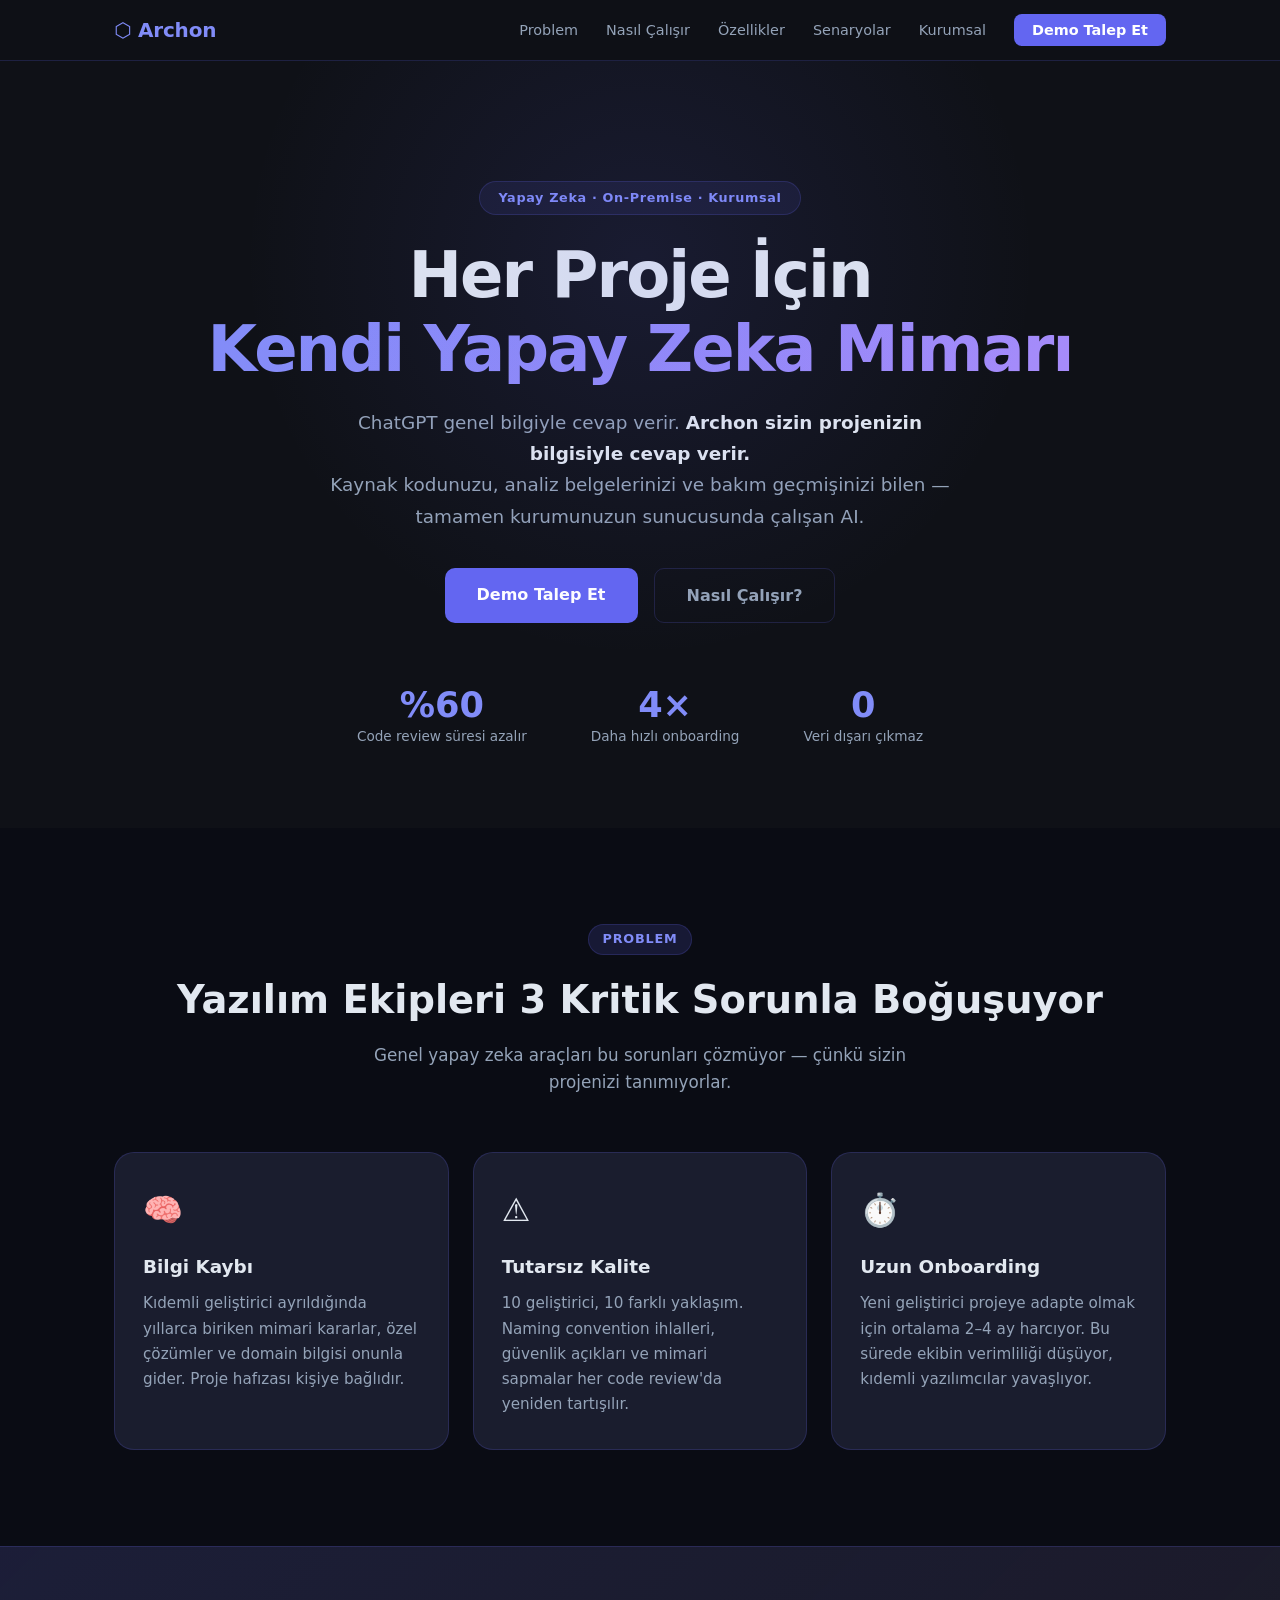
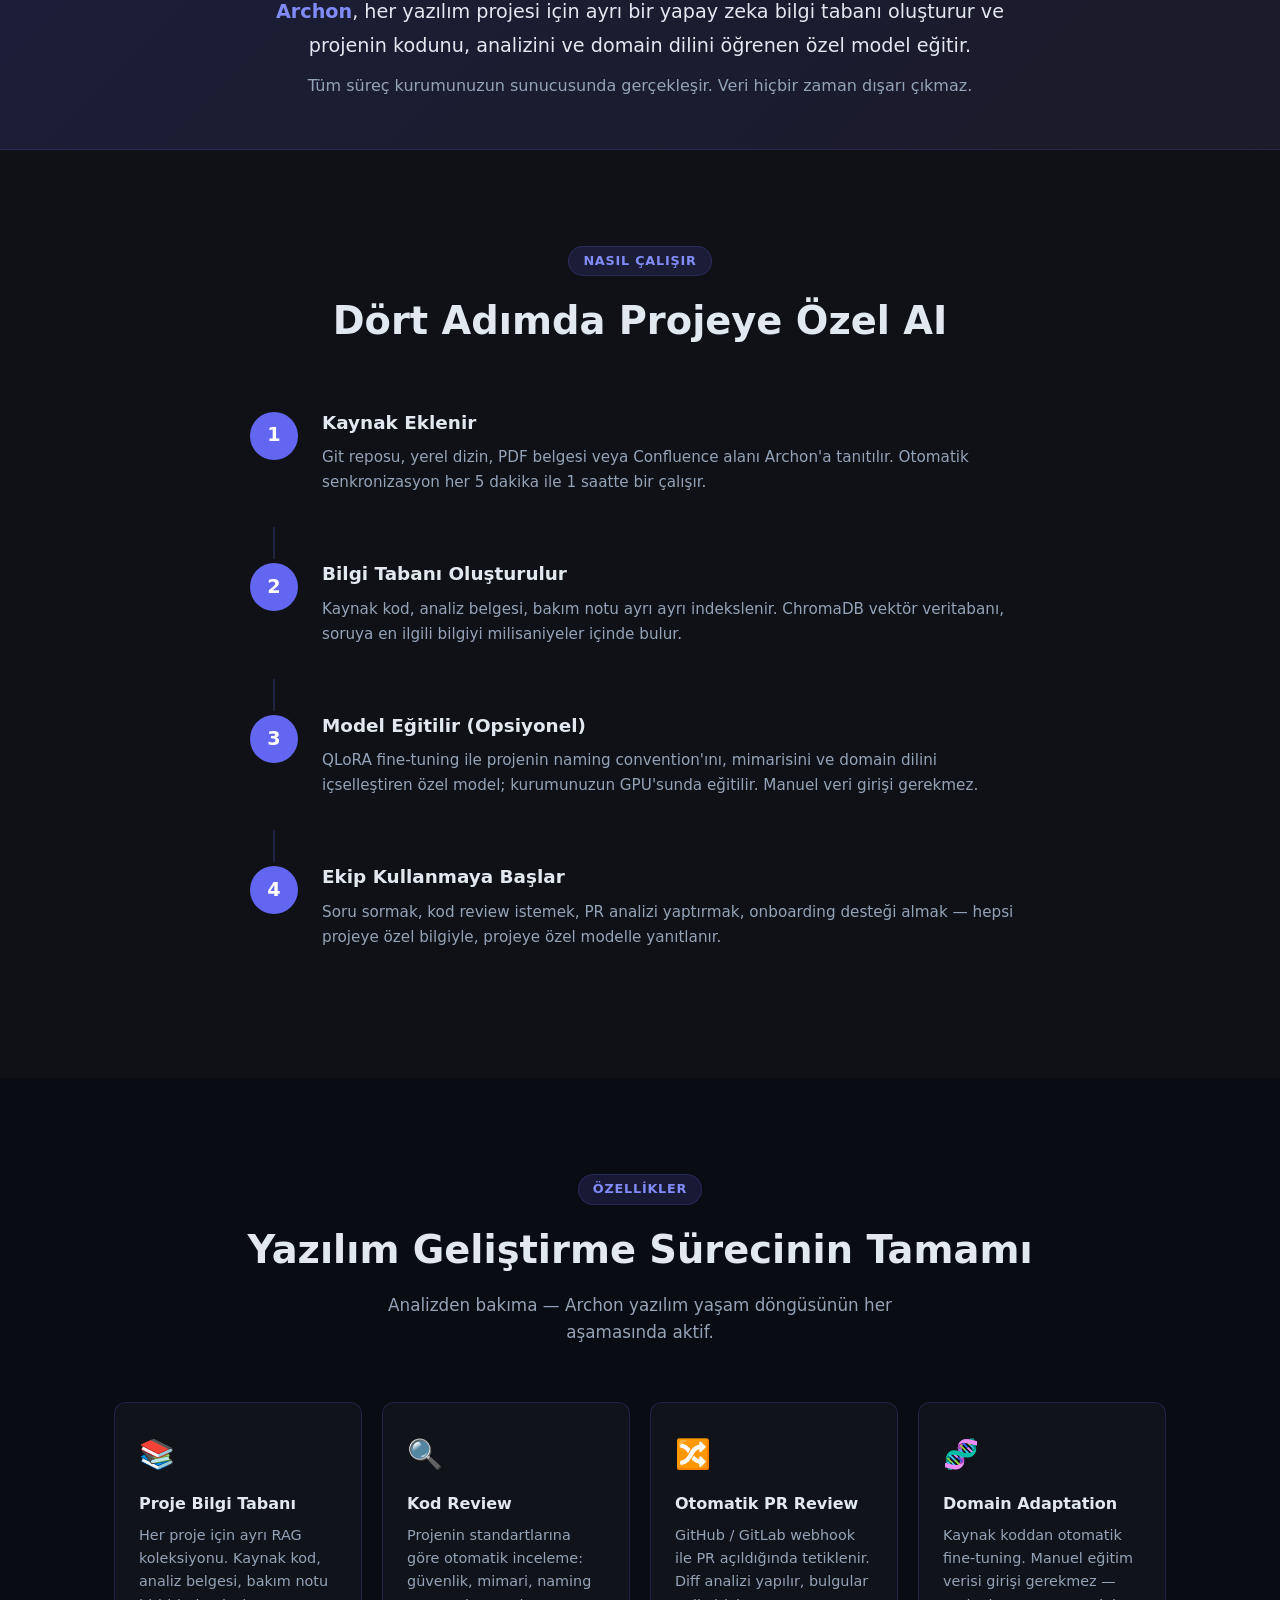
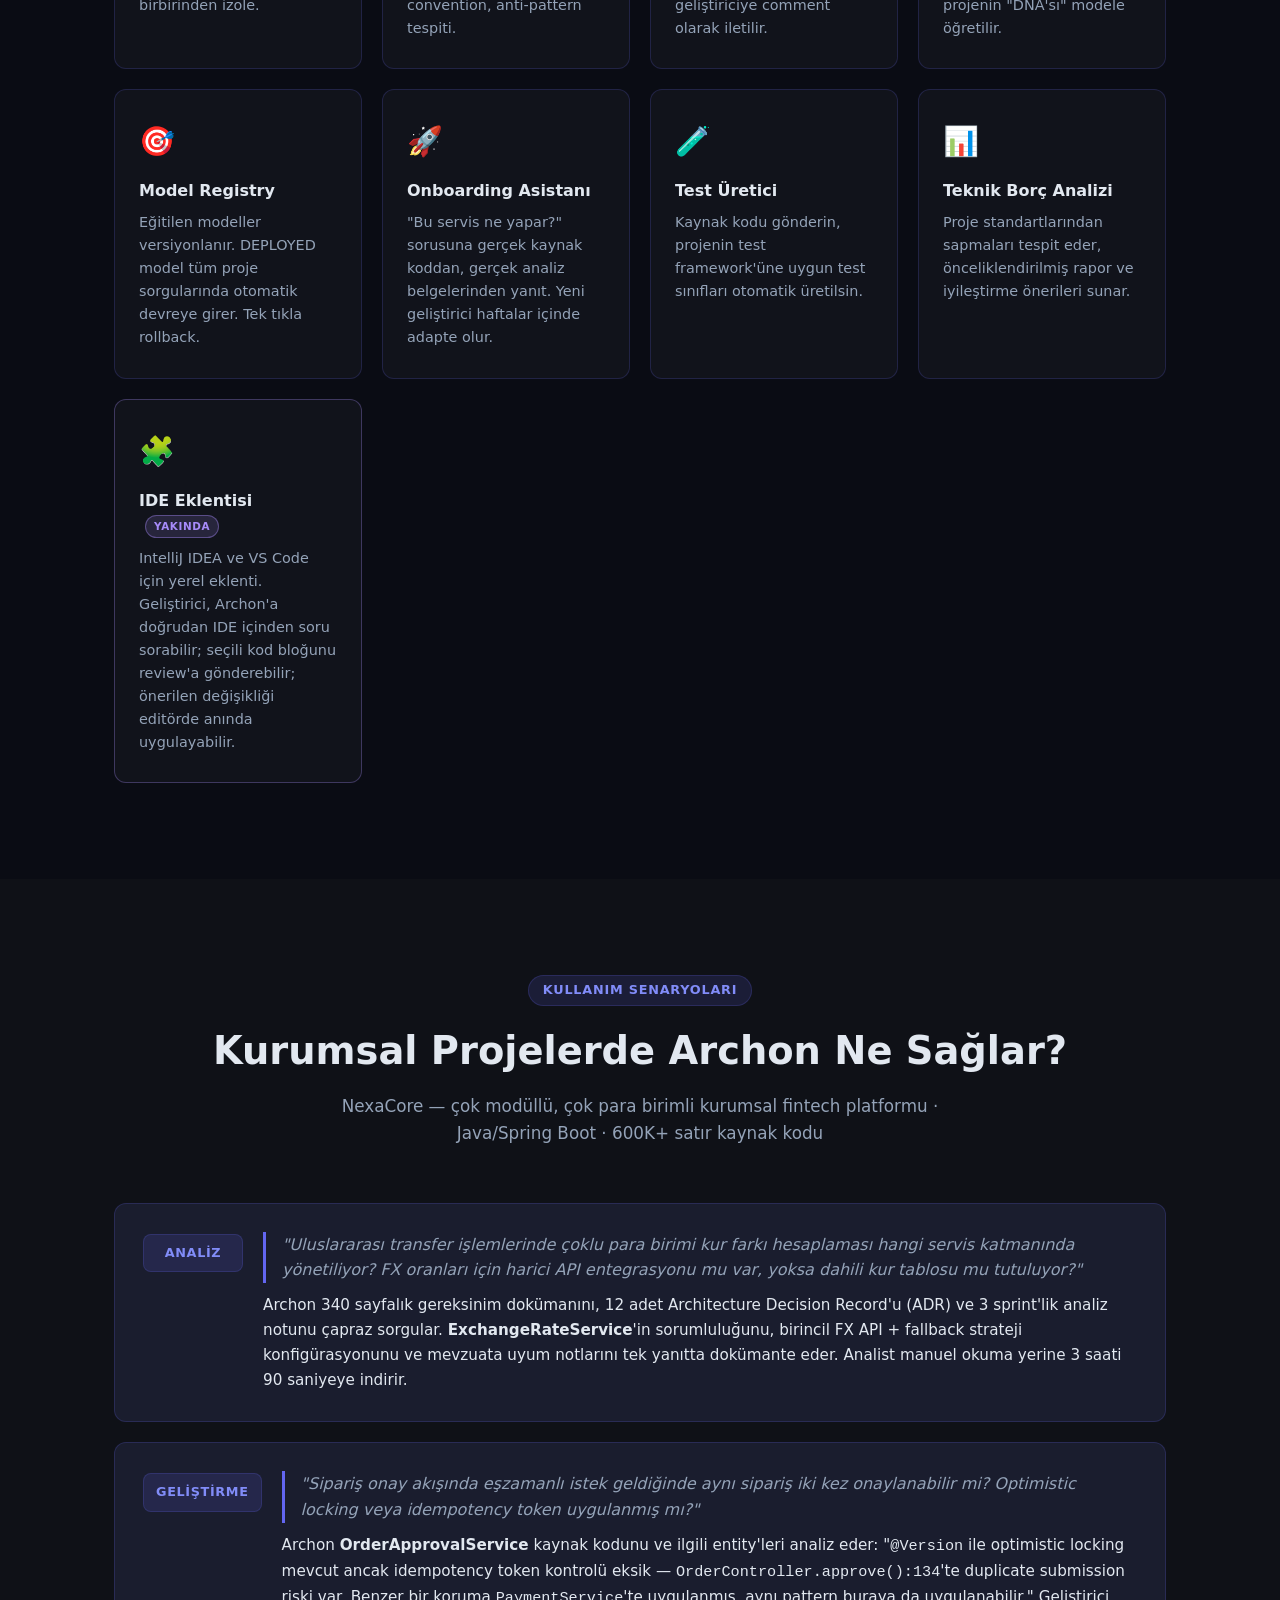
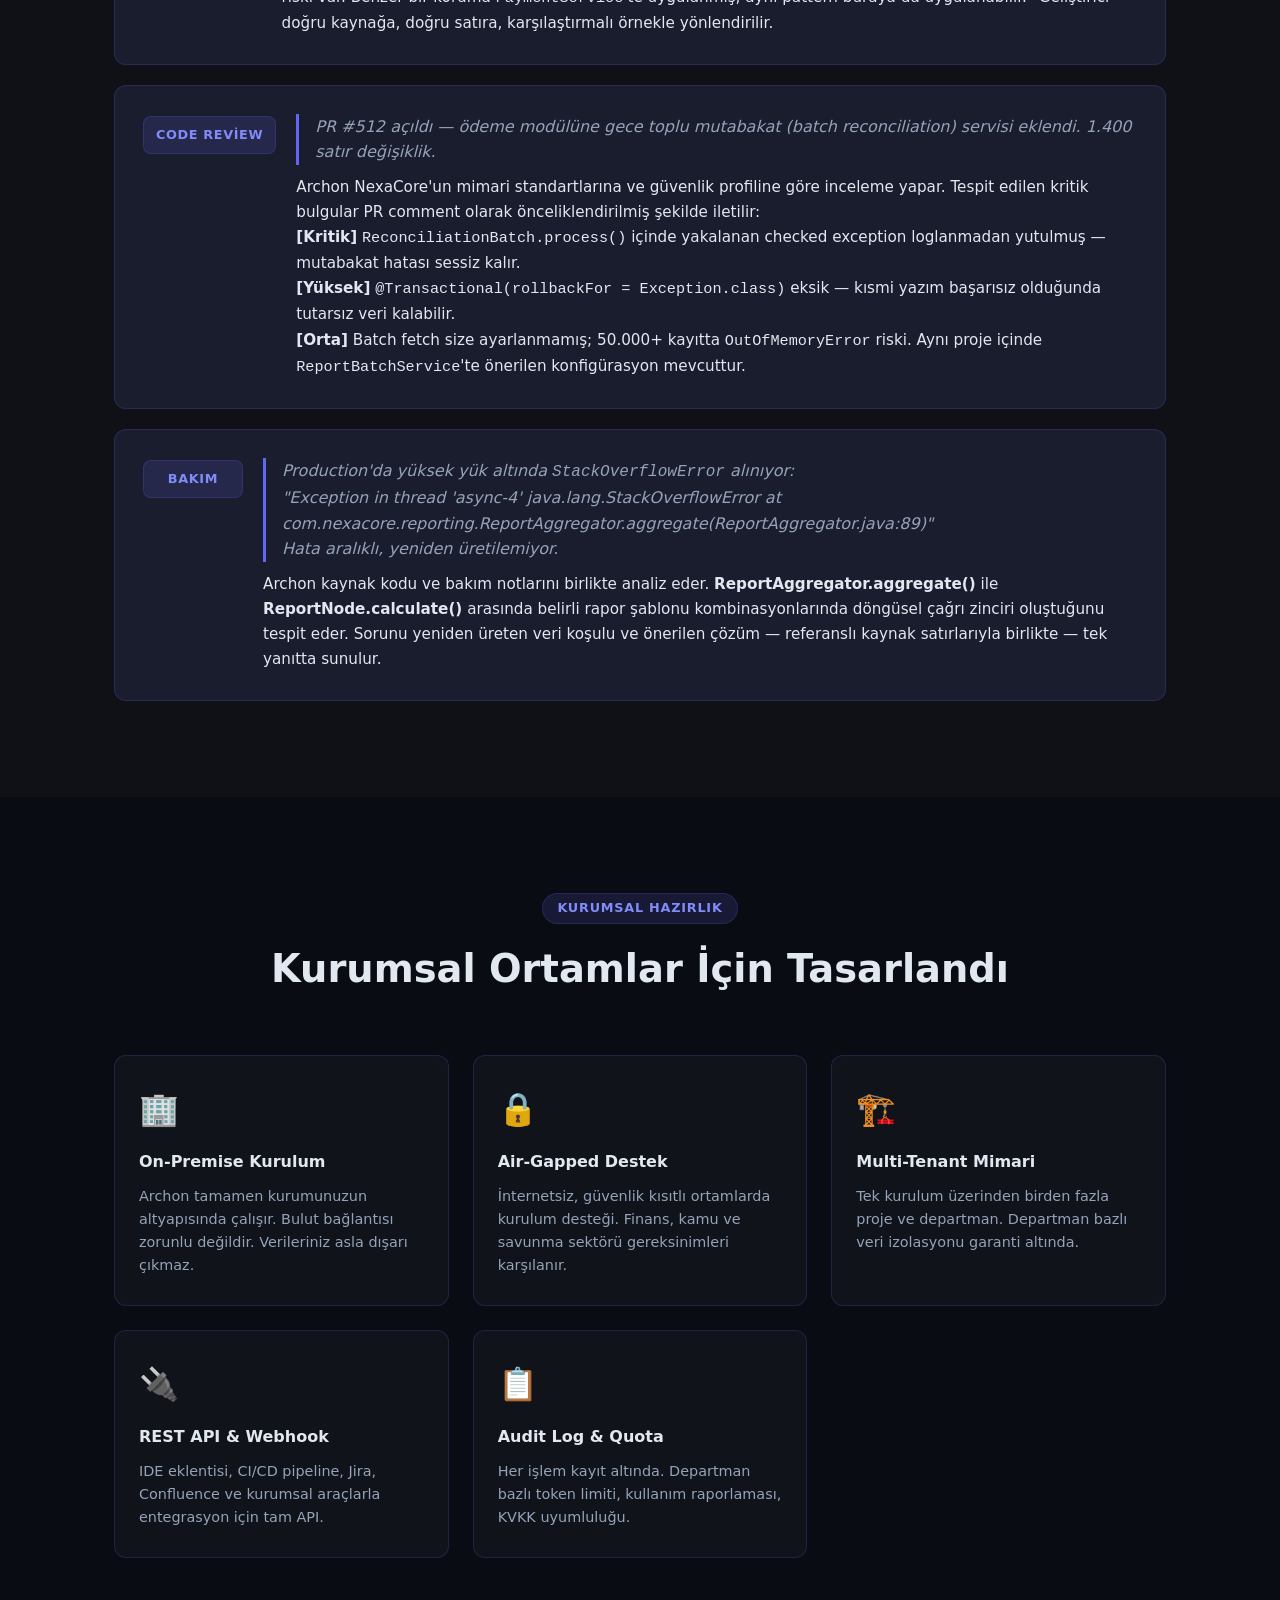
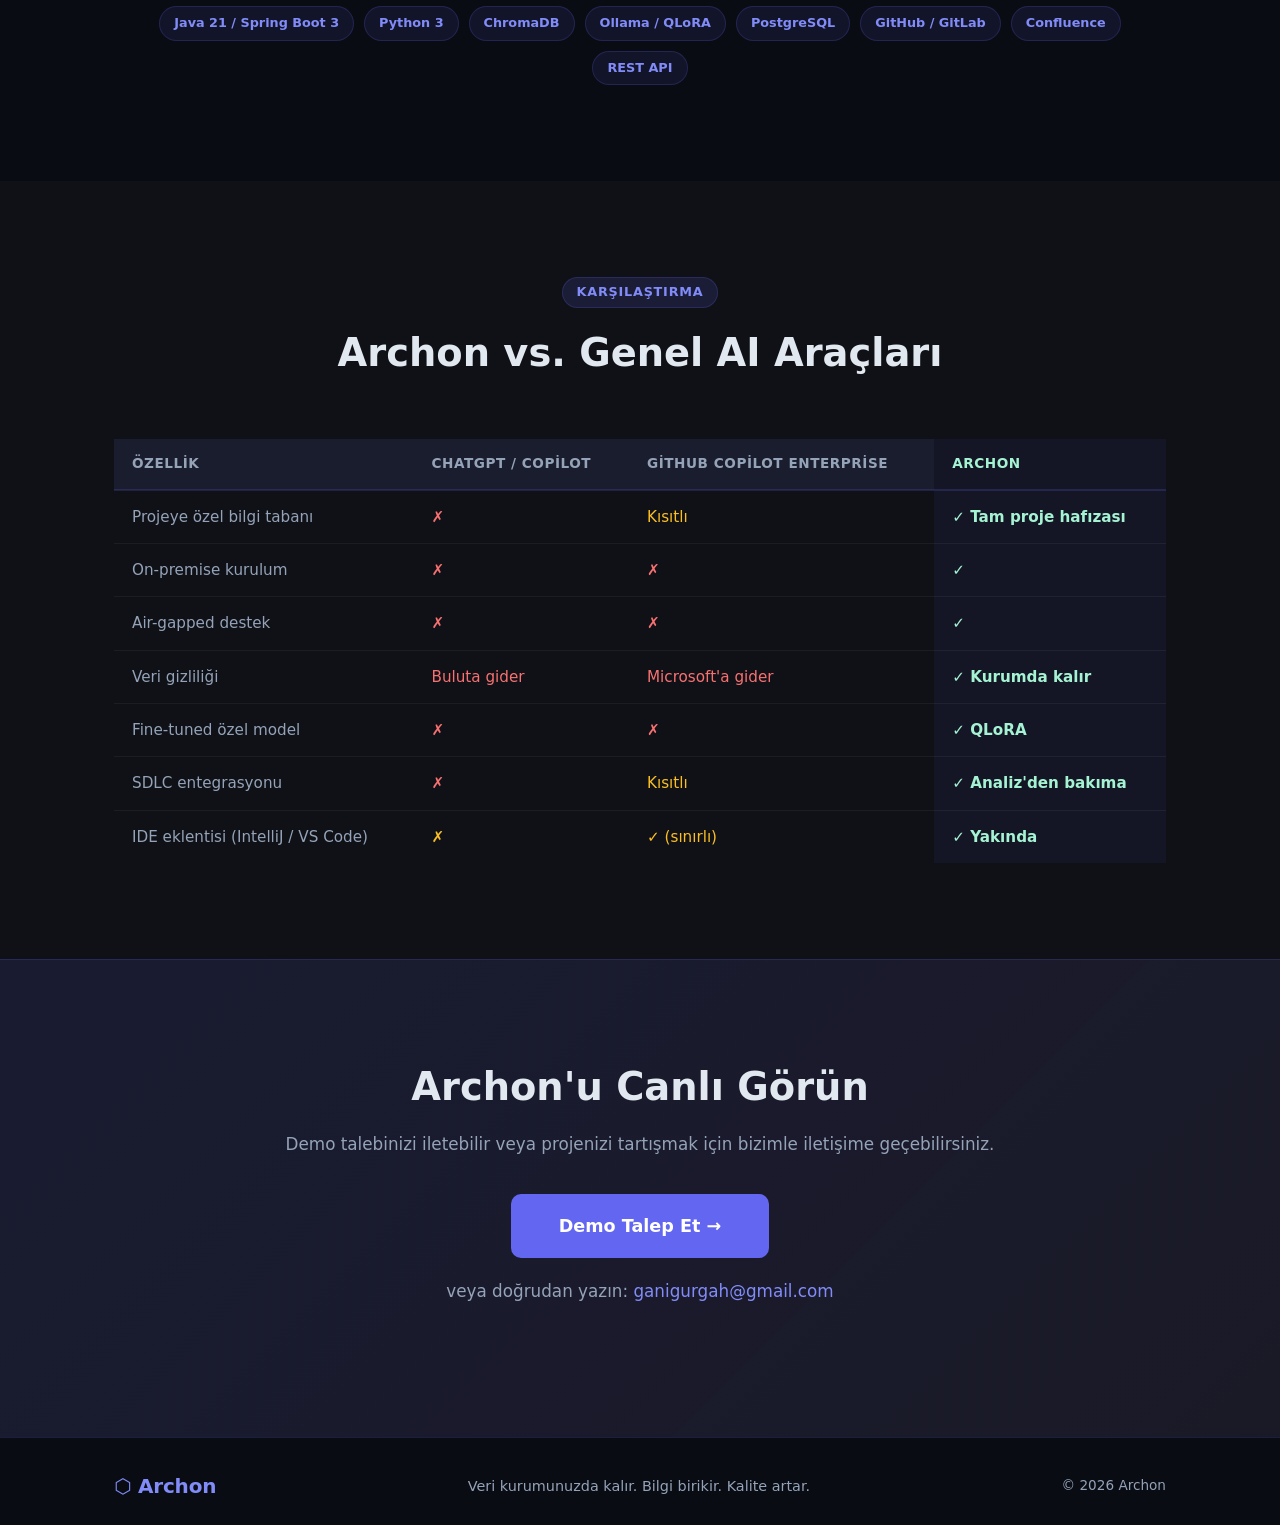
==== index.html @ 457c397c "initialize" ====
<!DOCTYPE html>
<html lang="tr">
<head>
  <meta charset="UTF-8" />
  <meta name="viewport" content="width=device-width, initial-scale=1.0" />
  <title>Archon — Her Proje İçin Kendi Yapay Zeka Mimarı</title>
  <link rel="stylesheet" href="style.css" />
</head>
<body>

<!-- ─── NAVBAR ─── -->
<nav class="navbar">
  <div class="container nav-inner">
    <span class="brand">⬡ Archon</span>
    <ul class="nav-links">
      <li><a href="#problem">Problem</a></li>
      <li><a href="#nasil-calisir">Nasıl Çalışır</a></li>
      <li><a href="#ozellikler">Özellikler</a></li>
      <li><a href="#senaryolar">Senaryolar</a></li>
      <li><a href="#kurumsal">Kurumsal</a></li>
      <li><a href="#iletisim" class="btn-nav">Demo Talep Et</a></li>
    </ul>
  </div>
</nav>

<!-- ─── HERO ─── -->
<section class="hero">
  <div class="container hero-inner">
    <div class="badge">Yapay Zeka · On-Premise · Kurumsal</div>
    <h1>Her Proje İçin<br /><span class="gradient-text">Kendi Yapay Zeka Mimarı</span></h1>
    <p class="hero-sub">
      ChatGPT genel bilgiyle cevap verir. <strong>Archon sizin projenizin bilgisiyle cevap verir.</strong><br />
      Kaynak kodunuzu, analiz belgelerinizi ve bakım geçmişinizi bilen — tamamen kurumunuzun sunucusunda çalışan AI.
    </p>
    <div class="hero-cta">
      <a href="#iletisim" class="btn-primary">Demo Talep Et</a>
      <a href="#nasil-calisir" class="btn-ghost">Nasıl Çalışır?</a>
    </div>
    <div class="hero-stats">
      <div class="stat">
        <span class="stat-num">%60</span>
        <span class="stat-label">Code review süresi azalır</span>
      </div>
      <div class="stat">
        <span class="stat-num">4× </span>
        <span class="stat-label">Daha hızlı onboarding</span>
      </div>
      <div class="stat">
        <span class="stat-num">0</span>
        <span class="stat-label">Veri dışarı çıkmaz</span>
      </div>
    </div>
  </div>
</section>

<!-- ─── PROBLEM ─── -->
<section id="problem" class="section section-dark">
  <div class="container">
    <div class="section-header">
      <span class="section-tag">Problem</span>
      <h2>Yazılım Ekipleri 3 Kritik Sorunla Boğuşuyor</h2>
      <p class="section-sub">Genel yapay zeka araçları bu sorunları çözmüyor — çünkü sizin projenizi tanımıyorlar.</p>
    </div>
    <div class="cards-3">
      <div class="card card-problem">
        <div class="card-icon">🧠</div>
        <h3>Bilgi Kaybı</h3>
        <p>Kıdemli geliştirici ayrıldığında yıllarca biriken mimari kararlar, özel çözümler ve domain bilgisi onunla gider. Proje hafızası kişiye bağlıdır.</p>
      </div>
      <div class="card card-problem">
        <div class="card-icon">⚠️</div>
        <h3>Tutarsız Kalite</h3>
        <p>10 geliştirici, 10 farklı yaklaşım. Naming convention ihlalleri, güvenlik açıkları ve mimari sapmalar her code review'da yeniden tartışılır.</p>
      </div>
      <div class="card card-problem">
        <div class="card-icon">⏱️</div>
        <h3>Uzun Onboarding</h3>
        <p>Yeni geliştirici projeye adapte olmak için ortalama 2–4 ay harcıyor. Bu sürede ekibin verimliliği düşüyor, kıdemli yazılımcılar yavaşlıyor.</p>
      </div>
    </div>
  </div>
</section>

<!-- ─── ÇÖZÜM BANNER ─── -->
<section class="solution-banner">
  <div class="container">
    <p class="solution-text">
      <strong>Archon</strong>, her yazılım projesi için ayrı bir yapay zeka bilgi tabanı oluşturur ve projenin kodunu, analizini ve domain dilini öğrenen özel model eğitir.<br />
      <span class="solution-sub">Tüm süreç kurumunuzun sunucusunda gerçekleşir. Veri hiçbir zaman dışarı çıkmaz.</span>
    </p>
  </div>
</section>

<!-- ─── NASIL ÇALIŞIR ─── -->
<section id="nasil-calisir" class="section">
  <div class="container">
    <div class="section-header">
      <span class="section-tag">Nasıl Çalışır</span>
      <h2>Dört Adımda Projeye Özel AI</h2>
    </div>
    <div class="steps">
      <div class="step">
        <div class="step-num">1</div>
        <div class="step-body">
          <h3>Kaynak Eklenir</h3>
          <p>Git reposu, yerel dizin, PDF belgesi veya Confluence alanı Archon'a tanıtılır. Otomatik senkronizasyon her 5 dakika ile 1 saatte bir çalışır.</p>
        </div>
      </div>
      <div class="step-line"></div>
      <div class="step">
        <div class="step-num">2</div>
        <div class="step-body">
          <h3>Bilgi Tabanı Oluşturulur</h3>
          <p>Kaynak kod, analiz belgesi, bakım notu ayrı ayrı indekslenir. ChromaDB vektör veritabanı, soruya en ilgili bilgiyi milisaniyeler içinde bulur.</p>
        </div>
      </div>
      <div class="step-line"></div>
      <div class="step">
        <div class="step-num">3</div>
        <div class="step-body">
          <h3>Model Eğitilir (Opsiyonel)</h3>
          <p>QLoRA fine-tuning ile projenin naming convention'ını, mimarisini ve domain dilini içselleştiren özel model; kurumunuzun GPU'sunda eğitilir. Manuel veri girişi gerekmez.</p>
        </div>
      </div>
      <div class="step-line"></div>
      <div class="step">
        <div class="step-num">4</div>
        <div class="step-body">
          <h3>Ekip Kullanmaya Başlar</h3>
          <p>Soru sormak, kod review istemek, PR analizi yaptırmak, onboarding desteği almak — hepsi projeye özel bilgiyle, projeye özel modelle yanıtlanır.</p>
        </div>
      </div>
    </div>
  </div>
</section>

<!-- ─── ÖZELLİKLER ─── -->
<section id="ozellikler" class="section section-dark">
  <div class="container">
    <div class="section-header">
      <span class="section-tag">Özellikler</span>
      <h2>Yazılım Geliştirme Sürecinin Tamamı</h2>
      <p class="section-sub">Analizden bakıma — Archon yazılım yaşam döngüsünün her aşamasında aktif.</p>
    </div>
    <div class="features-grid">
      <div class="feature-card">
        <div class="feature-icon">📚</div>
        <h3>Proje Bilgi Tabanı</h3>
        <p>Her proje için ayrı RAG koleksiyonu. Kaynak kod, analiz belgesi, bakım notu birbirinden izole.</p>
      </div>
      <div class="feature-card">
        <div class="feature-icon">🔍</div>
        <h3>Kod Review</h3>
        <p>Projenin standartlarına göre otomatik inceleme: güvenlik, mimari, naming convention, anti-pattern tespiti.</p>
      </div>
      <div class="feature-card">
        <div class="feature-icon">🔀</div>
        <h3>Otomatik PR Review</h3>
        <p>GitHub / GitLab webhook ile PR açıldığında tetiklenir. Diff analizi yapılır, bulgular geliştiriciye comment olarak iletilir.</p>
      </div>
      <div class="feature-card">
        <div class="feature-icon">🧬</div>
        <h3>Domain Adaptation</h3>
        <p>Kaynak koddan otomatik fine-tuning. Manuel eğitim verisi girişi gerekmez — projenin "DNA'sı" modele öğretilir.</p>
      </div>
      <div class="feature-card">
        <div class="feature-icon">🎯</div>
        <h3>Model Registry</h3>
        <p>Eğitilen modeller versiyonlanır. DEPLOYED model tüm proje sorgularında otomatik devreye girer. Tek tıkla rollback.</p>
      </div>
      <div class="feature-card">
        <div class="feature-icon">🚀</div>
        <h3>Onboarding Asistanı</h3>
        <p>"Bu servis ne yapar?" sorusuna gerçek kaynak koddan, gerçek analiz belgelerinden yanıt. Yeni geliştirici haftalar içinde adapte olur.</p>
      </div>
      <div class="feature-card">
        <div class="feature-icon">🧪</div>
        <h3>Test Üretici</h3>
        <p>Kaynak kodu gönderin, projenin test framework'üne uygun test sınıfları otomatik üretilsin.</p>
      </div>
      <div class="feature-card">
        <div class="feature-icon">📊</div>
        <h3>Teknik Borç Analizi</h3>
        <p>Proje standartlarından sapmaları tespit eder, önceliklendirilmiş rapor ve iyileştirme önerileri sunar.</p>
      </div>
      <div class="feature-card feature-card-soon">
        <div class="feature-icon">🧩</div>
        <h3>IDE Eklentisi <span class="soon-badge">Yakında</span></h3>
        <p>IntelliJ IDEA ve VS Code için yerel eklenti. Geliştirici, Archon'a doğrudan IDE içinden soru sorabilir; seçili kod bloğunu review'a gönderebilir; önerilen değişikliği editörde anında uygulayabilir.</p>
      </div>
    </div>
  </div>
</section>

<!-- ─── KULLANIM SENARYOLARI ─── -->
<section id="senaryolar" class="section">
  <div class="container">
    <div class="section-header">
      <span class="section-tag">Kullanım Senaryoları</span>
      <h2>Kurumsal Projelerde Archon Ne Sağlar?</h2>
      <p class="section-sub">NexaCore — çok modüllü, çok para birimli kurumsal fintech platformu · Java/Spring Boot · 600K+ satır kaynak kodu</p>
    </div>
    <div class="scenarios">
      <div class="scenario">
        <div class="scenario-phase">Analiz</div>
        <div class="scenario-body">
          <div class="scenario-q">"Uluslararası transfer işlemlerinde çoklu para birimi kur farkı hesaplaması hangi servis katmanında yönetiliyor? FX oranları için harici API entegrasyonu mu var, yoksa dahili kur tablosu mu tutuluyor?"</div>
          <div class="scenario-a">
            Archon 340 sayfalık gereksinim dokümanını, 12 adet Architecture Decision Record'u (ADR) ve 3 sprint'lik analiz notunu çapraz sorgular. <strong>ExchangeRateService</strong>'in sorumluluğunu, birincil FX API + fallback strateji konfigürasyonunu ve mevzuata uyum notlarını tek yanıtta dokümante eder. Analist manuel okuma yerine 3 saati 90 saniyeye indirir.
          </div>
        </div>
      </div>
      <div class="scenario">
        <div class="scenario-phase">Geliştirme</div>
        <div class="scenario-body">
          <div class="scenario-q">"Sipariş onay akışında eşzamanlı istek geldiğinde aynı sipariş iki kez onaylanabilir mi? Optimistic locking veya idempotency token uygulanmış mı?"</div>
          <div class="scenario-a">
            Archon <strong>OrderApprovalService</strong> kaynak kodunu ve ilgili entity'leri analiz eder: "<code>@Version</code> ile optimistic locking mevcut ancak idempotency token kontrolü eksik — <code>OrderController.approve():134</code>'te duplicate submission riski var. Benzer bir koruma <code>PaymentService</code>'te uygulanmış, aynı pattern buraya da uygulanabilir." Geliştirici doğru kaynağa, doğru satıra, karşılaştırmalı örnekle yönlendirilir.
          </div>
        </div>
      </div>
      <div class="scenario">
        <div class="scenario-phase">Code Review</div>
        <div class="scenario-body">
          <div class="scenario-q">PR #512 açıldı — ödeme modülüne gece toplu mutabakat (batch reconciliation) servisi eklendi. 1.400 satır değişiklik.</div>
          <div class="scenario-a">
            Archon NexaCore'un mimari standartlarına ve güvenlik profiline göre inceleme yapar. Tespit edilen kritik bulgular PR comment olarak önceliklendirilmiş şekilde iletilir:<br />
            <strong>[Kritik]</strong> <code>ReconciliationBatch.process()</code> içinde yakalanan checked exception loglanmadan yutulmuş — mutabakat hatası sessiz kalır.<br />
            <strong>[Yüksek]</strong> <code>@Transactional(rollbackFor = Exception.class)</code> eksik — kısmi yazım başarısız olduğunda tutarsız veri kalabilir.<br />
            <strong>[Orta]</strong> Batch fetch size ayarlanmamış; 50.000+ kayıtta <code>OutOfMemoryError</code> riski. Aynı proje içinde <code>ReportBatchService</code>'te önerilen konfigürasyon mevcuttur.
          </div>
        </div>
      </div>
      <div class="scenario">
        <div class="scenario-phase">Bakım</div>
        <div class="scenario-body">
          <div class="scenario-q">Production'da yüksek yük altında <code>StackOverflowError</code> alınıyor:<br /><em>"Exception in thread 'async-4' java.lang.StackOverflowError at com.nexacore.reporting.ReportAggregator.aggregate(ReportAggregator.java:89)"</em><br />Hata aralıklı, yeniden üretilemiyor.</div>
          <div class="scenario-a">
            Archon kaynak kodu ve bakım notlarını birlikte analiz eder. <strong>ReportAggregator.aggregate()</strong> ile <strong>ReportNode.calculate()</strong> arasında belirli rapor şablonu kombinasyonlarında döngüsel çağrı zinciri oluştuğunu tespit eder. Sorunu yeniden üreten veri koşulu ve önerilen çözüm — referanslı kaynak satırlarıyla birlikte — tek yanıtta sunulur.
          </div>
        </div>
      </div>
    </div>
  </div>
</section>

<!-- ─── KURUMSAL HAZIRLIK ─── -->
<section id="kurumsal" class="section section-dark">
  <div class="container">
    <div class="section-header">
      <span class="section-tag">Kurumsal Hazırlık</span>
      <h2>Kurumsal Ortamlar İçin Tasarlandı</h2>
    </div>
    <div class="trust-grid">
      <div class="trust-item">
        <div class="trust-icon">🏢</div>
        <h3>On-Premise Kurulum</h3>
        <p>Archon tamamen kurumunuzun altyapısında çalışır. Bulut bağlantısı zorunlu değildir. Verileriniz asla dışarı çıkmaz.</p>
      </div>
      <div class="trust-item">
        <div class="trust-icon">🔒</div>
        <h3>Air-Gapped Destek</h3>
        <p>İnternetsiz, güvenlik kısıtlı ortamlarda kurulum desteği. Finans, kamu ve savunma sektörü gereksinimleri karşılanır.</p>
      </div>
      <div class="trust-item">
        <div class="trust-icon">🏗️</div>
        <h3>Multi-Tenant Mimari</h3>
        <p>Tek kurulum üzerinden birden fazla proje ve departman. Departman bazlı veri izolasyonu garanti altında.</p>
      </div>
      <div class="trust-item">
        <div class="trust-icon">🔌</div>
        <h3>REST API & Webhook</h3>
        <p>IDE eklentisi, CI/CD pipeline, Jira, Confluence ve kurumsal araçlarla entegrasyon için tam API.</p>
      </div>
      <div class="trust-item">
        <div class="trust-icon">📋</div>
        <h3>Audit Log & Quota</h3>
        <p>Her işlem kayıt altında. Departman bazlı token limiti, kullanım raporlaması, KVKK uyumluluğu.</p>
      </div>
    </div>
    <div class="tech-stack">
      <span class="tech-tag">Java 21 / Spring Boot 3</span>
      <span class="tech-tag">Python 3</span>
      <span class="tech-tag">ChromaDB</span>
      <span class="tech-tag">Ollama / QLoRA</span>
      <span class="tech-tag">PostgreSQL</span>
      <span class="tech-tag">GitHub / GitLab</span>
      <span class="tech-tag">Confluence</span>
      <span class="tech-tag">REST API</span>
    </div>
  </div>
</section>

<!-- ─── KARŞILAŞTIRMA ─── -->
<section class="section compare-section">
  <div class="container">
    <div class="section-header">
      <span class="section-tag">Karşılaştırma</span>
      <h2>Archon vs. Genel AI Araçları</h2>
    </div>
    <div class="compare-table-wrap">
      <table class="compare-table">
        <thead>
          <tr>
            <th>Özellik</th>
            <th>ChatGPT / Copilot</th>
            <th>GitHub Copilot Enterprise</th>
            <th class="archon-col">Archon</th>
          </tr>
        </thead>
        <tbody>
          <tr>
            <td>Projeye özel bilgi tabanı</td>
            <td class="no">✗</td>
            <td class="partial">Kısıtlı</td>
            <td class="yes archon-col">✓ Tam proje hafızası</td>
          </tr>
          <tr>
            <td>On-premise kurulum</td>
            <td class="no">✗</td>
            <td class="no">✗</td>
            <td class="yes archon-col">✓</td>
          </tr>
          <tr>
            <td>Air-gapped destek</td>
            <td class="no">✗</td>
            <td class="no">✗</td>
            <td class="yes archon-col">✓</td>
          </tr>
          <tr>
            <td>Veri gizliliği</td>
            <td class="no">Buluta gider</td>
            <td class="no">Microsoft'a gider</td>
            <td class="yes archon-col">✓ Kurumda kalır</td>
          </tr>
          <tr>
            <td>Fine-tuned özel model</td>
            <td class="no">✗</td>
            <td class="no">✗</td>
            <td class="yes archon-col">✓ QLoRA</td>
          </tr>
          <tr>
            <td>SDLC entegrasyonu</td>
            <td class="no">✗</td>
            <td class="partial">Kısıtlı</td>
            <td class="yes archon-col">✓ Analiz'den bakıma</td>
          </tr>
          <tr>
            <td>IDE eklentisi (IntelliJ / VS Code)</td>
            <td class="partial">✗</td>
            <td class="partial">✓ (sınırlı)</td>
            <td class="yes archon-col">✓ Yakında</td>
          </tr>
        </tbody>
      </table>
    </div>
  </div>
</section>

<!-- ─── İLETİŞİM / CTA ─── -->
<section id="iletisim" class="section cta-section">
  <div class="container cta-inner">
    <h2>Archon'u Canlı Görün</h2>
    <p>Demo talebinizi iletebilir veya projenizi tartışmak için bizimle iletişime geçebilirsiniz.</p>
    <a href="mailto:ganigurgah@gmail.com" class="btn-primary btn-large">Demo Talep Et →</a>
    <p class="cta-email">veya doğrudan yazın: <a href="mailto:ganigurgah@gmail.com">ganigurgah@gmail.com</a></p>
  </div>
</section>

<!-- ─── FOOTER ─── -->
<footer class="footer">
  <div class="container footer-inner">
    <span class="brand">⬡ Archon</span>
    <span class="footer-tagline">Veri kurumunuzda kalır. Bilgi birikir. Kalite artar.</span>
    <span class="footer-copy">© 2026 Archon</span>
  </div>
</footer>

</body>
</html>
---- style.css ----
/* ─── RESET & BASE ─── */
*, *::before, *::after { box-sizing: border-box; margin: 0; padding: 0; }

:root {
  --bg:         #0f1117;
  --bg-card:    #1a1d2e;
  --bg-dark:    #0a0c14;
  --indigo:     #6366f1;
  --indigo-lt:  #818cf8;
  --violet:     #a78bfa;
  --text:       #e2e8f0;
  --text-muted: #94a3b8;
  --border:     rgba(99, 102, 241, 0.2);
  --radius:     12px;
  --radius-lg:  20px;
}

html { scroll-behavior: smooth; }

body {
  background: var(--bg);
  color: var(--text);
  font-family: 'Segoe UI', system-ui, -apple-system, sans-serif;
  font-size: 16px;
  line-height: 1.6;
}

a { color: var(--indigo-lt); text-decoration: none; }
a:hover { color: var(--violet); }

/* ─── LAYOUT ─── */
.container { max-width: 1100px; margin: 0 auto; padding: 0 24px; }

.section { padding: 96px 0; }
.section-dark { background: var(--bg-dark); }

.section-header { text-align: center; margin-bottom: 56px; }
.section-header h2 { font-size: clamp(1.75rem, 3vw, 2.5rem); font-weight: 700; margin-bottom: 12px; }
.section-sub { color: var(--text-muted); max-width: 600px; margin: 0 auto; font-size: 1.05rem; }

.section-tag {
  display: inline-block;
  background: rgba(99,102,241,0.15);
  color: var(--indigo-lt);
  border: 1px solid var(--border);
  border-radius: 999px;
  padding: 4px 14px;
  font-size: 0.8rem;
  font-weight: 600;
  letter-spacing: 0.06em;
  text-transform: uppercase;
  margin-bottom: 14px;
}

/* ─── NAVBAR ─── */
.navbar {
  position: sticky;
  top: 0;
  z-index: 100;
  background: rgba(15, 17, 23, 0.92);
  backdrop-filter: blur(12px);
  border-bottom: 1px solid var(--border);
}

.nav-inner {
  display: flex;
  align-items: center;
  justify-content: space-between;
  height: 60px;
}

.brand { font-size: 1.25rem; font-weight: 700; color: var(--indigo-lt); letter-spacing: -0.01em; }

.nav-links {
  display: flex;
  list-style: none;
  gap: 28px;
  align-items: center;
}

.nav-links a { font-size: 0.9rem; color: var(--text-muted); font-weight: 500; transition: color 0.2s; }
.nav-links a:hover { color: var(--text); }

.btn-nav {
  background: var(--indigo) !important;
  color: #fff !important;
  padding: 8px 18px;
  border-radius: 8px;
  font-weight: 600 !important;
  transition: background 0.2s !important;
}
.btn-nav:hover { background: #4f46e5 !important; }

/* ─── HERO ─── */
.hero {
  padding: 120px 0 80px;
  text-align: center;
  position: relative;
  overflow: hidden;
}

.hero::before {
  content: '';
  position: absolute;
  top: -200px;
  left: 50%;
  transform: translateX(-50%);
  width: 800px;
  height: 800px;
  background: radial-gradient(circle, rgba(99,102,241,0.12) 0%, transparent 70%);
  pointer-events: none;
}

.badge {
  display: inline-block;
  background: rgba(99,102,241,0.1);
  border: 1px solid var(--border);
  border-radius: 999px;
  padding: 6px 18px;
  font-size: 0.8rem;
  color: var(--indigo-lt);
  font-weight: 600;
  margin-bottom: 24px;
  letter-spacing: 0.05em;
}

.hero h1 {
  font-size: clamp(2.4rem, 5.5vw, 4rem);
  font-weight: 800;
  line-height: 1.15;
  margin-bottom: 20px;
  letter-spacing: -0.03em;
}

.gradient-text {
  background: linear-gradient(135deg, var(--indigo-lt), var(--violet));
  -webkit-background-clip: text;
  -webkit-text-fill-color: transparent;
  background-clip: text;
}

.hero-sub {
  font-size: 1.15rem;
  color: var(--text-muted);
  max-width: 640px;
  margin: 0 auto 36px;
  line-height: 1.7;
}

.hero-sub strong { color: var(--text); }

.hero-cta { display: flex; gap: 16px; justify-content: center; flex-wrap: wrap; margin-bottom: 64px; }

.btn-primary {
  background: var(--indigo);
  color: #fff;
  padding: 14px 32px;
  border-radius: 10px;
  font-weight: 700;
  font-size: 1rem;
  transition: background 0.2s, transform 0.15s;
  display: inline-block;
}
.btn-primary:hover { background: #4f46e5; color: #fff; transform: translateY(-1px); }
.btn-large { padding: 18px 48px; font-size: 1.1rem; }

.btn-ghost {
  border: 1px solid var(--border);
  color: var(--text-muted);
  padding: 14px 32px;
  border-radius: 10px;
  font-weight: 600;
  font-size: 1rem;
  transition: border-color 0.2s, color 0.2s;
  display: inline-block;
}
.btn-ghost:hover { border-color: var(--indigo-lt); color: var(--text); }

.hero-stats {
  display: flex;
  justify-content: center;
  gap: 64px;
  flex-wrap: wrap;
}

.stat { text-align: center; }
.stat-num { display: block; font-size: 2.2rem; font-weight: 800; color: var(--indigo-lt); line-height: 1; }
.stat-label { font-size: 0.85rem; color: var(--text-muted); margin-top: 4px; }

/* ─── PROBLEM CARDS ─── */
.cards-3 { display: grid; grid-template-columns: repeat(auto-fit, minmax(280px, 1fr)); gap: 24px; }

.card {
  background: var(--bg-card);
  border: 1px solid var(--border);
  border-radius: var(--radius-lg);
  padding: 32px 28px;
  transition: border-color 0.2s, transform 0.2s;
}
.card:hover { border-color: rgba(99,102,241,0.5); transform: translateY(-4px); }

.card-icon { font-size: 2rem; margin-bottom: 16px; }
.card h3 { font-size: 1.15rem; font-weight: 700; margin-bottom: 10px; }
.card p { color: var(--text-muted); font-size: 0.95rem; line-height: 1.65; }

/* ─── SOLUTION BANNER ─── */
.solution-banner {
  background: linear-gradient(135deg, rgba(99,102,241,0.15), rgba(167,139,250,0.08));
  border-top: 1px solid var(--border);
  border-bottom: 1px solid var(--border);
  padding: 48px 0;
}

.solution-text {
  text-align: center;
  font-size: 1.2rem;
  line-height: 1.8;
  max-width: 780px;
  margin: 0 auto;
}

.solution-text strong { color: var(--indigo-lt); }
.solution-sub { display: block; color: var(--text-muted); font-size: 1rem; margin-top: 8px; }

/* ─── STEPS ─── */
.steps { display: flex; flex-direction: column; gap: 0; max-width: 780px; margin: 0 auto; }

.step {
  display: flex;
  gap: 24px;
  align-items: flex-start;
}

.step-num {
  width: 48px;
  height: 48px;
  min-width: 48px;
  border-radius: 50%;
  background: var(--indigo);
  color: #fff;
  font-size: 1.2rem;
  font-weight: 800;
  display: flex;
  align-items: center;
  justify-content: center;
  margin-top: 4px;
}

.step-body { flex: 1; padding-bottom: 32px; }
.step-body h3 { font-size: 1.15rem; font-weight: 700; margin-bottom: 8px; color: var(--text); }
.step-body p { color: var(--text-muted); font-size: 0.95rem; line-height: 1.65; }

.step-line {
  width: 2px;
  height: 32px;
  background: var(--border);
  margin-left: 23px;
}

/* ─── FEATURES ─── */
.features-grid {
  display: grid;
  grid-template-columns: repeat(auto-fit, minmax(240px, 1fr));
  gap: 20px;
}

.feature-card {
  background: rgba(255,255,255,0.03);
  border: 1px solid var(--border);
  border-radius: var(--radius);
  padding: 28px 24px;
  transition: border-color 0.2s;
}
.feature-card:hover { border-color: rgba(99,102,241,0.45); }

.feature-icon { font-size: 1.8rem; margin-bottom: 14px; }
.feature-card h3 { font-size: 1rem; font-weight: 700; margin-bottom: 8px; }
.feature-card p { color: var(--text-muted); font-size: 0.9rem; line-height: 1.6; }

.feature-card-soon { border-color: rgba(167,139,250,0.3); }
.feature-card-soon:hover { border-color: rgba(167,139,250,0.6); }

.soon-badge {
  display: inline-block;
  background: rgba(167,139,250,0.15);
  border: 1px solid rgba(167,139,250,0.4);
  color: var(--violet);
  font-size: 0.65rem;
  font-weight: 700;
  padding: 2px 8px;
  border-radius: 999px;
  text-transform: uppercase;
  letter-spacing: 0.06em;
  vertical-align: middle;
  margin-left: 6px;
}

/* ─── SCENARIOS ─── */
.scenarios { display: flex; flex-direction: column; gap: 20px; }

.scenario {
  display: flex;
  gap: 20px;
  align-items: flex-start;
  background: var(--bg-card);
  border: 1px solid var(--border);
  border-radius: var(--radius);
  padding: 28px 28px;
}

.scenario-phase {
  min-width: 100px;
  text-align: center;
  background: rgba(99,102,241,0.15);
  border: 1px solid var(--border);
  border-radius: 8px;
  padding: 8px 12px;
  font-size: 0.8rem;
  font-weight: 700;
  color: var(--indigo-lt);
  text-transform: uppercase;
  letter-spacing: 0.05em;
  align-self: flex-start;
  margin-top: 2px;
}

.scenario-body { flex: 1; }

.scenario-q {
  font-style: italic;
  color: var(--text-muted);
  font-size: 1rem;
  margin-bottom: 10px;
  padding-left: 16px;
  border-left: 3px solid var(--indigo);
}

.scenario-a {
  color: var(--text);
  font-size: 0.95rem;
  line-height: 1.65;
}

/* ─── TRUST GRID ─── */
.trust-grid {
  display: grid;
  grid-template-columns: repeat(auto-fit, minmax(280px, 1fr));
  gap: 24px;
  margin-bottom: 48px;
}

.trust-item {
  background: rgba(255,255,255,0.03);
  border: 1px solid var(--border);
  border-radius: var(--radius);
  padding: 28px 24px;
}

.trust-icon { font-size: 2rem; margin-bottom: 14px; }
.trust-item h3 { font-size: 1rem; font-weight: 700; margin-bottom: 10px; }
.trust-item p { color: var(--text-muted); font-size: 0.9rem; line-height: 1.6; }

.tech-stack { display: flex; flex-wrap: wrap; gap: 10px; justify-content: center; }

.tech-tag {
  background: rgba(99,102,241,0.1);
  border: 1px solid var(--border);
  color: var(--indigo-lt);
  padding: 6px 14px;
  border-radius: 999px;
  font-size: 0.8rem;
  font-weight: 600;
}

/* ─── COMPARE TABLE ─── */
.compare-section { background: var(--bg); }
.compare-table-wrap { overflow-x: auto; }

.compare-table {
  width: 100%;
  border-collapse: collapse;
  font-size: 0.95rem;
}

.compare-table th {
  background: var(--bg-card);
  padding: 14px 18px;
  text-align: left;
  font-weight: 700;
  border-bottom: 2px solid var(--border);
  color: var(--text-muted);
  font-size: 0.85rem;
  text-transform: uppercase;
  letter-spacing: 0.04em;
}

.compare-table td {
  padding: 14px 18px;
  border-bottom: 1px solid rgba(255,255,255,0.05);
  color: var(--text-muted);
}

.compare-table tr:last-child td { border-bottom: none; }
.compare-table tr:hover td { background: rgba(255,255,255,0.02); }

.compare-table .no { color: #f87171; }
.compare-table .partial { color: #fbbf24; }
.compare-table .yes { color: #34d399; font-weight: 600; }

.archon-col { background: rgba(99,102,241,0.06) !important; color: #a5f3d3 !important; font-weight: 700 !important; }

/* ─── CTA ─── */
.cta-section {
  background: linear-gradient(135deg, rgba(99,102,241,0.12), rgba(167,139,250,0.07));
  border-top: 1px solid var(--border);
}

.cta-inner { text-align: center; }
.cta-inner h2 { font-size: clamp(1.75rem, 3vw, 2.5rem); font-weight: 800; margin-bottom: 14px; }
.cta-inner p { color: var(--text-muted); font-size: 1.05rem; margin-bottom: 36px; }
.cta-email { margin-top: 20px; color: var(--text-muted); font-size: 0.9rem; }

/* ─── FOOTER ─── */
.footer {
  background: var(--bg-dark);
  border-top: 1px solid var(--border);
  padding: 32px 0;
}

.footer-inner {
  display: flex;
  align-items: center;
  justify-content: space-between;
  flex-wrap: wrap;
  gap: 12px;
}

.footer-tagline { color: var(--text-muted); font-size: 0.9rem; }
.footer-copy { color: var(--text-muted); font-size: 0.85rem; }

/* ─── RESPONSIVE ─── */
@media (max-width: 768px) {
  .nav-links { display: none; }
  .hero { padding: 80px 0 60px; }
  .hero-stats { gap: 36px; }
  .scenario { flex-direction: column; }
  .scenario-phase { align-self: flex-start; }
  .footer-inner { flex-direction: column; text-align: center; }
  .compare-table th, .compare-table td { padding: 10px 12px; font-size: 0.85rem; }
}
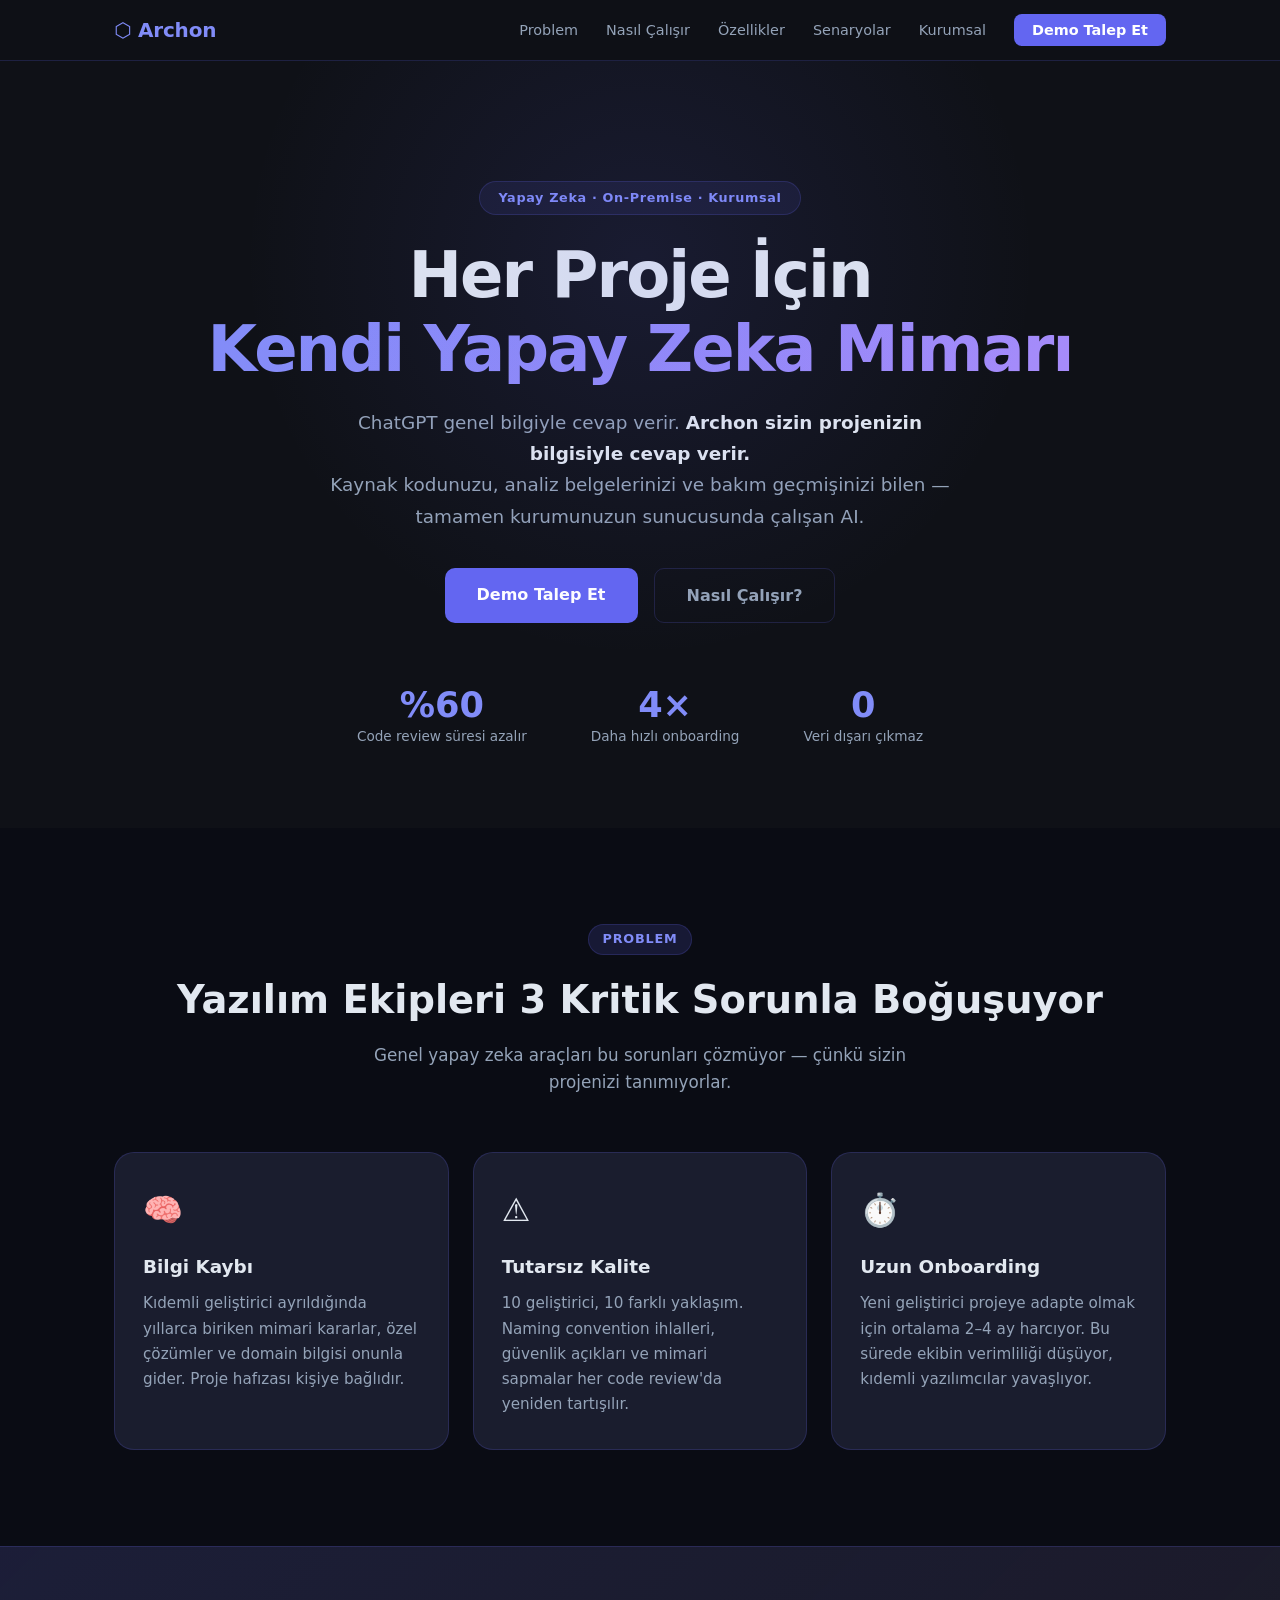
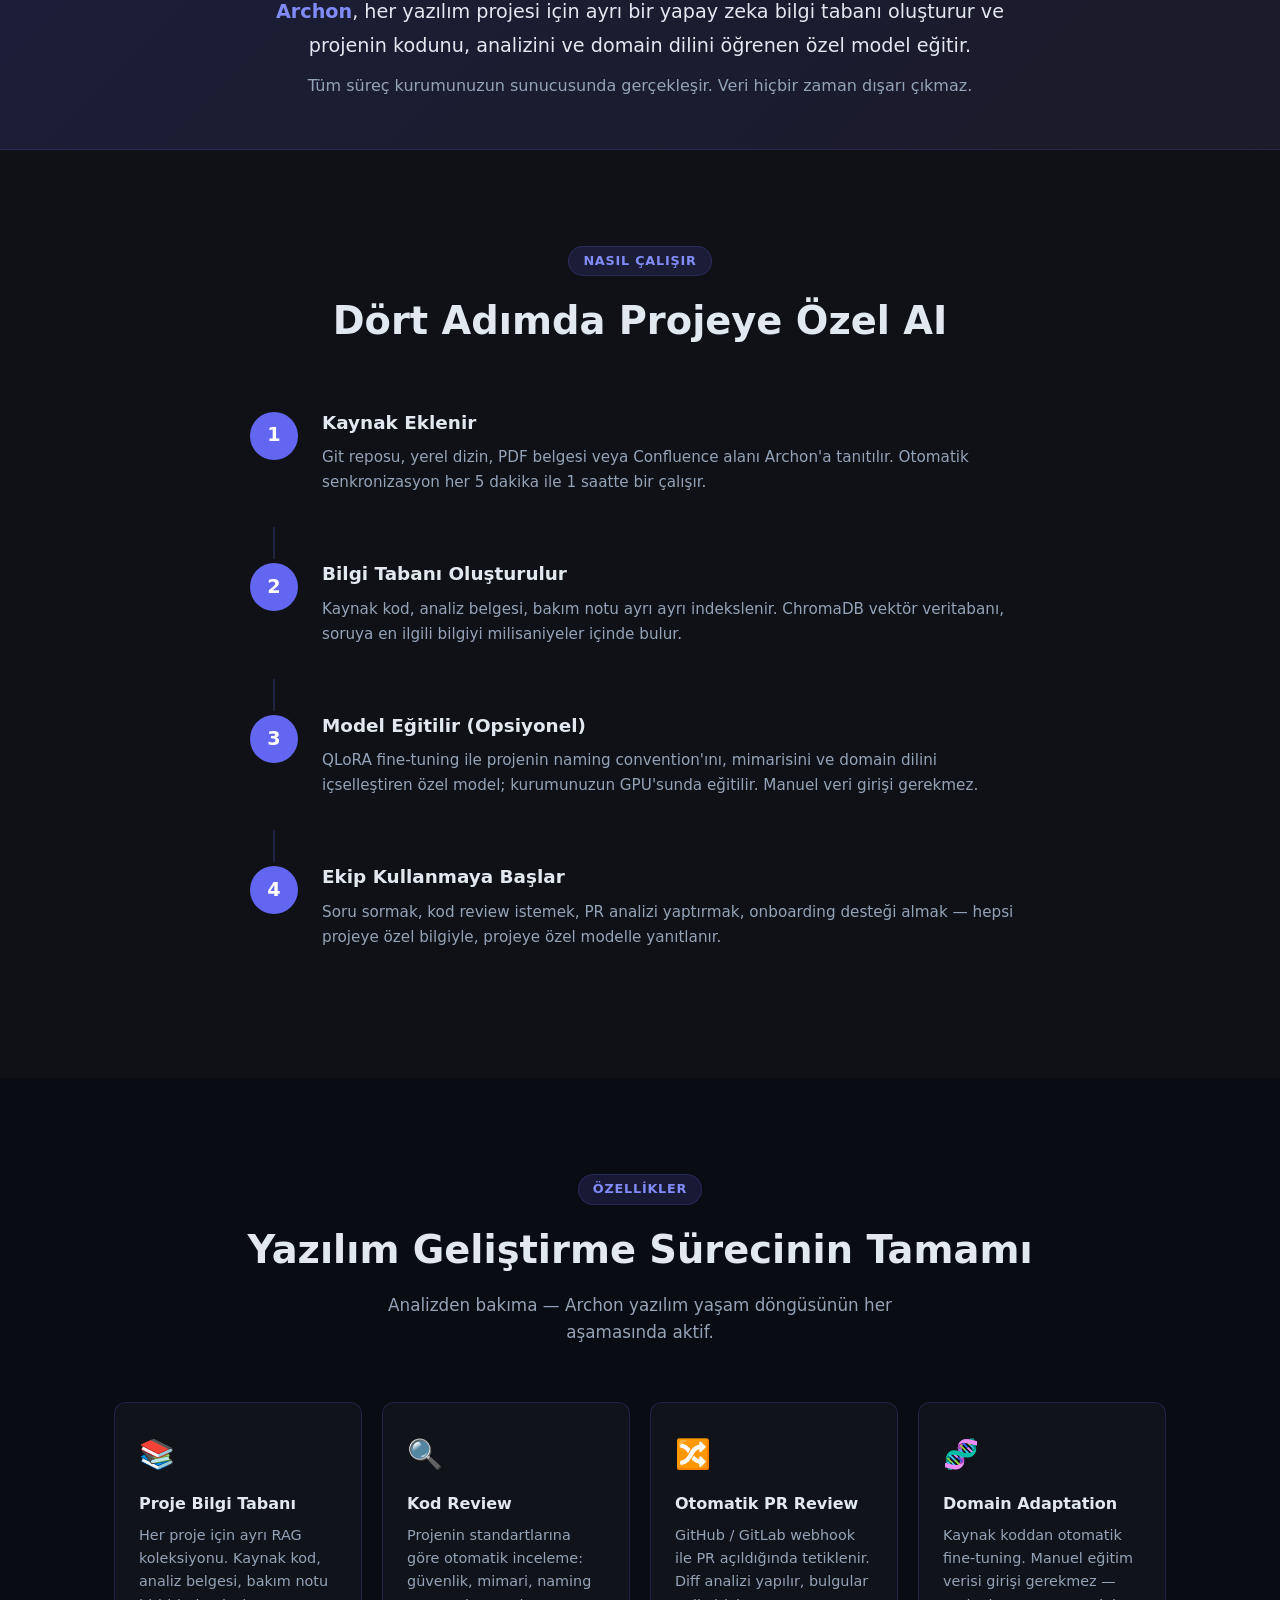
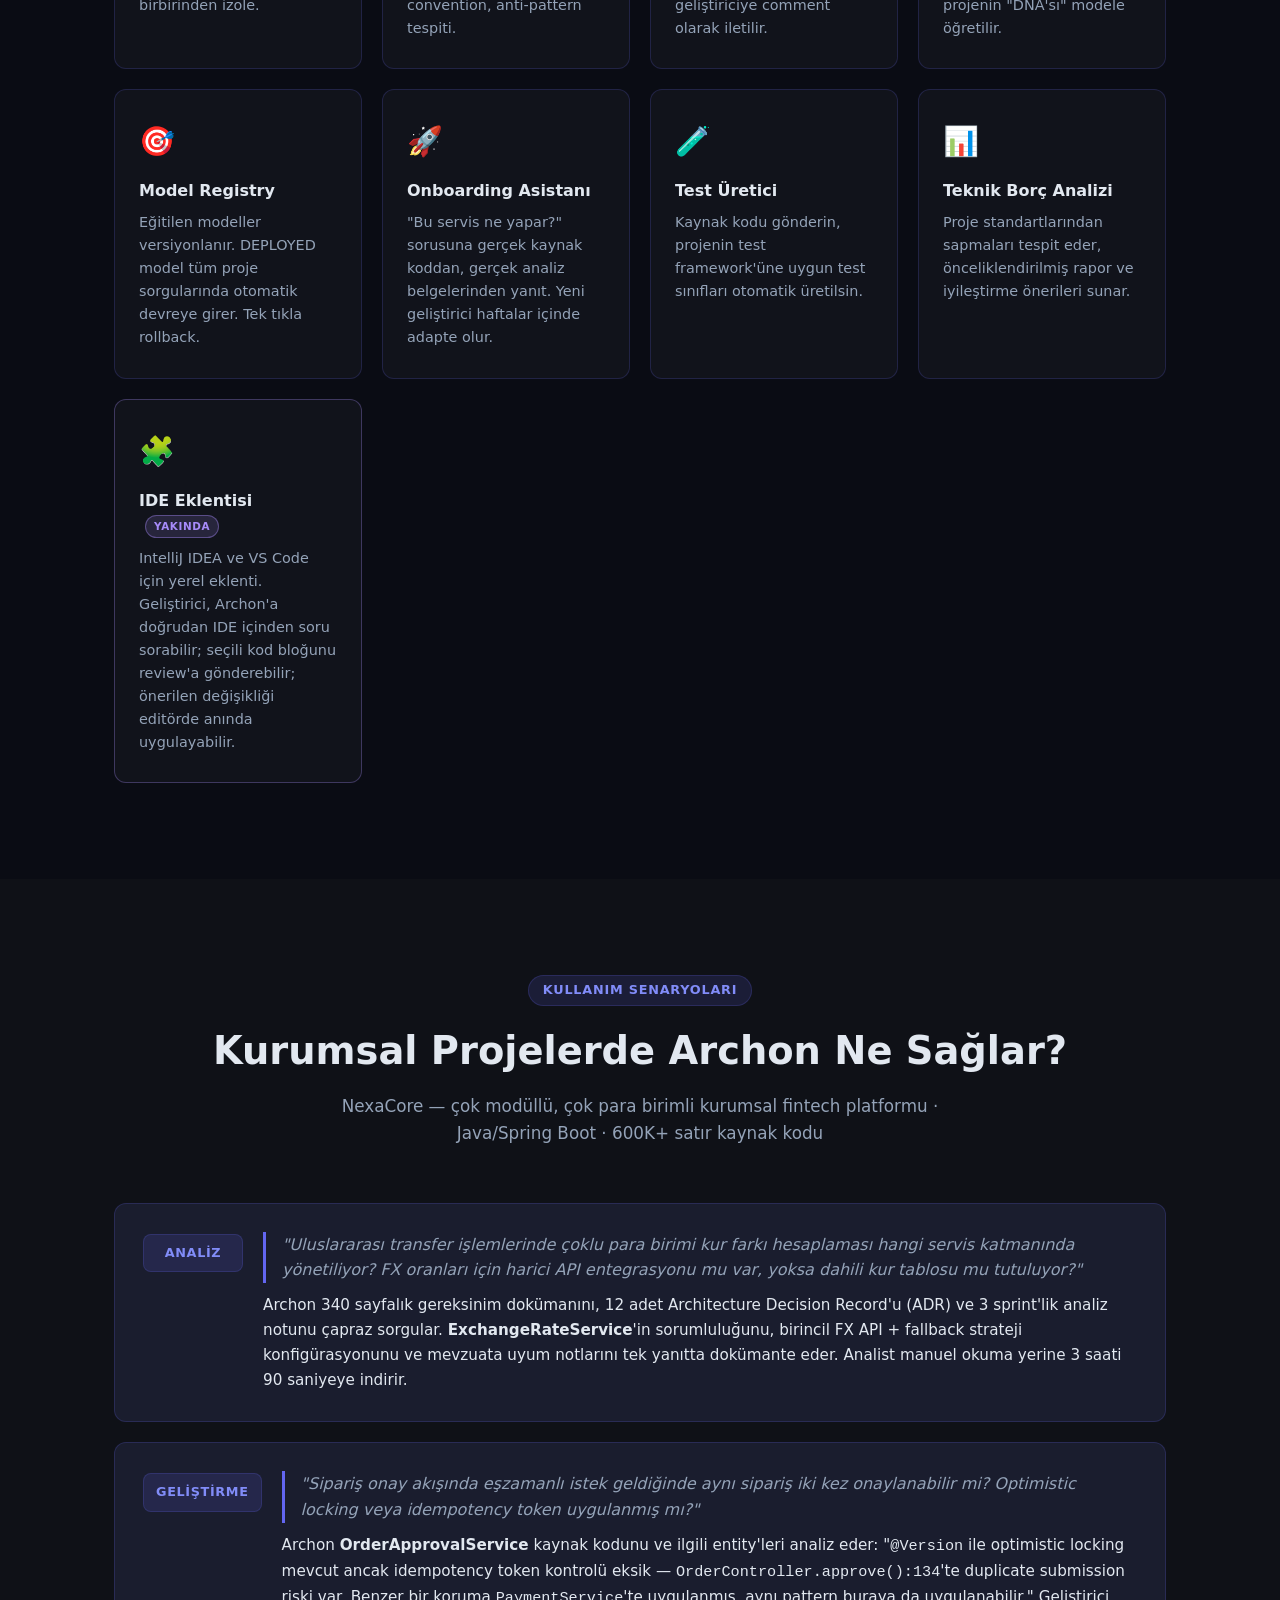
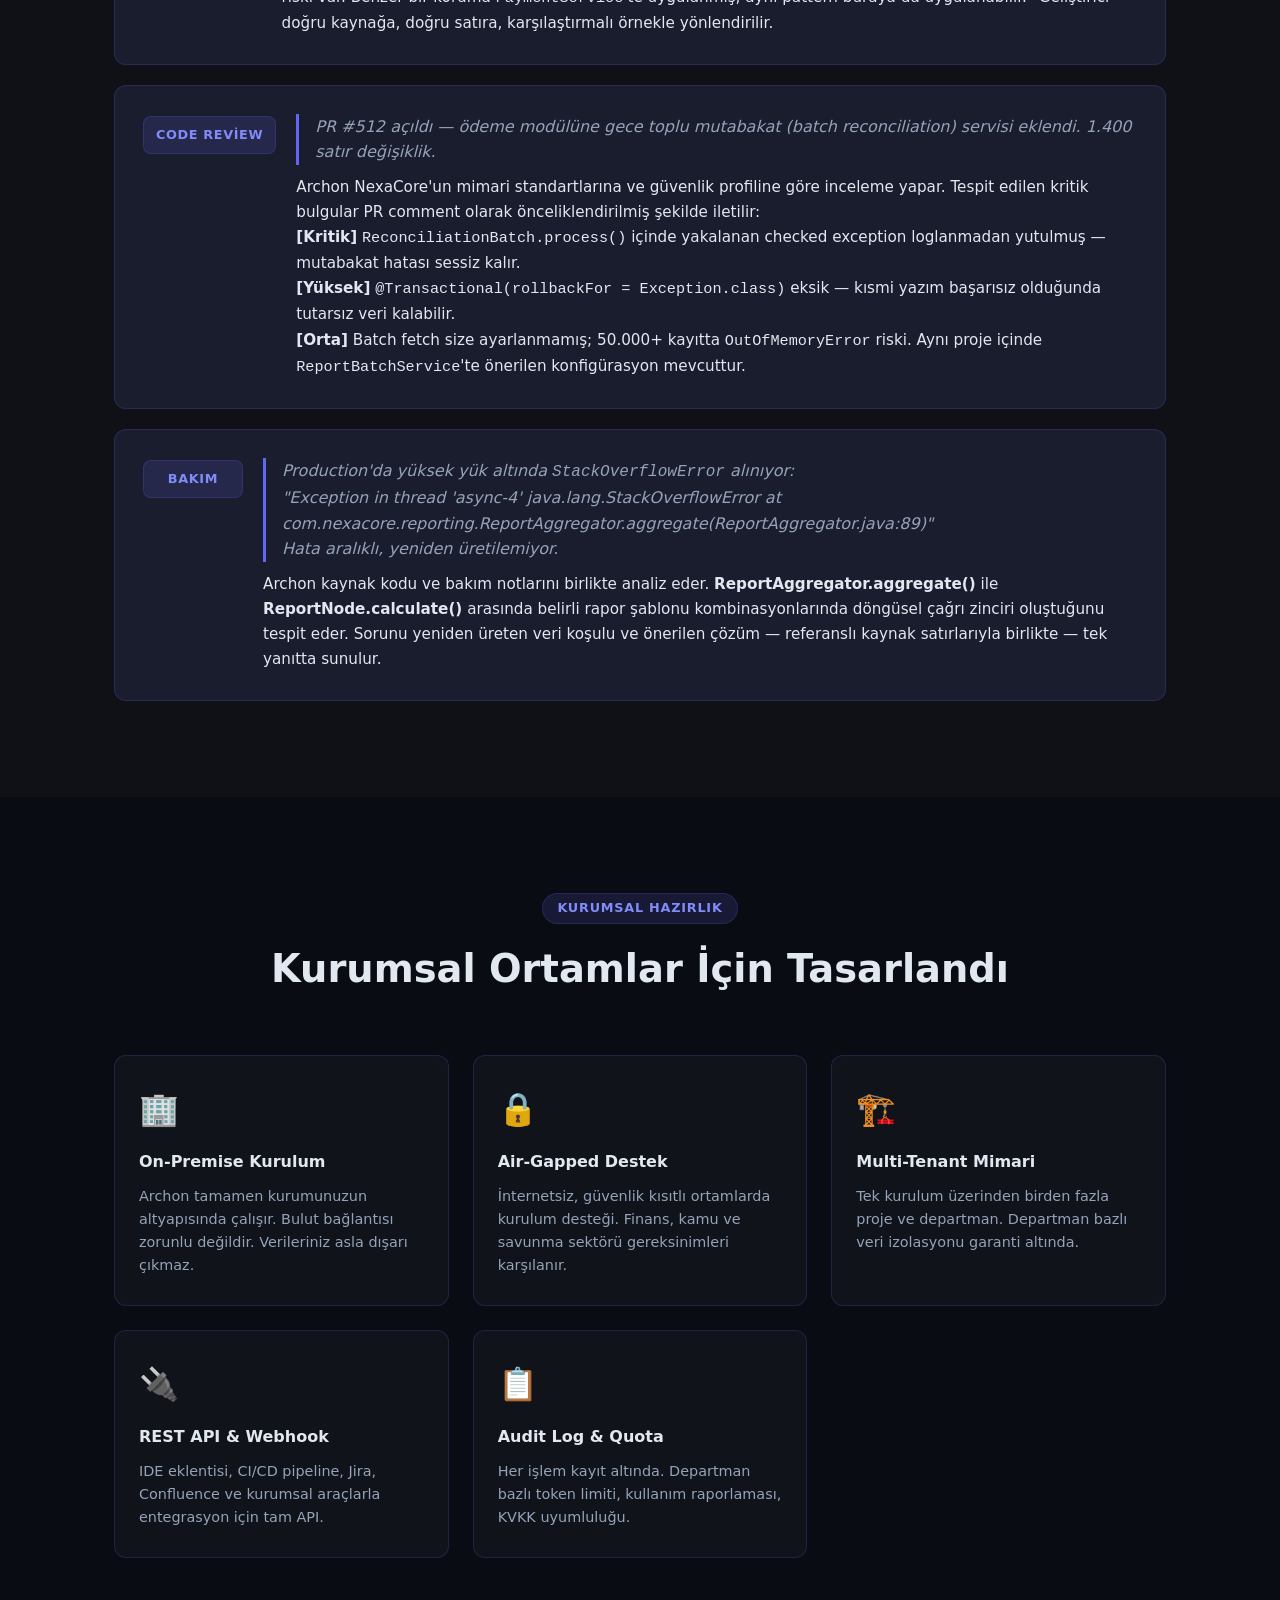
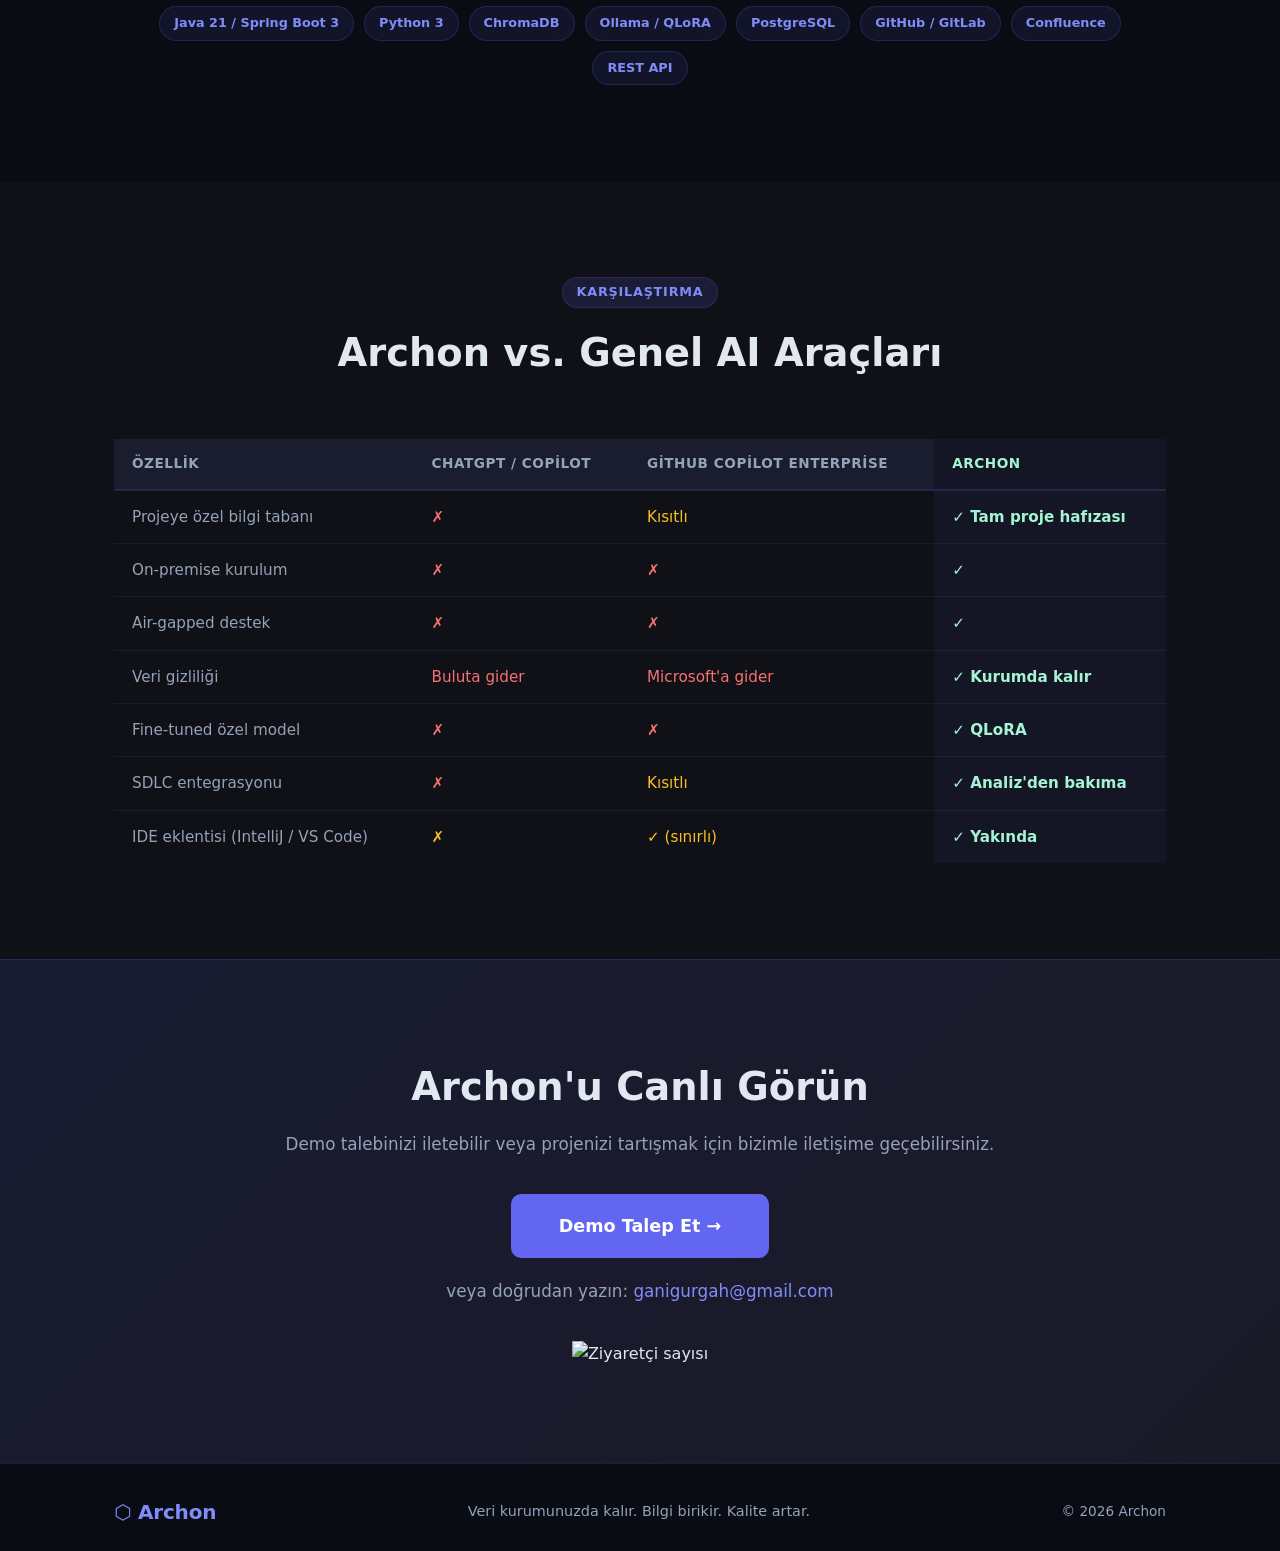
==== commit 5347ad29: "visitors added" ====
--- a/index.html
+++ b/index.html
@@ -1,380 +1,424 @@
 <!DOCTYPE html>
 <html lang="tr">
+
 <head>
   <meta charset="UTF-8" />
   <meta name="viewport" content="width=device-width, initial-scale=1.0" />
   <title>Archon — Her Proje İçin Kendi Yapay Zeka Mimarı</title>
   <link rel="stylesheet" href="style.css" />
 </head>
+
 <body>
 
-<!-- ─── NAVBAR ─── -->
-<nav class="navbar">
-  <div class="container nav-inner">
-    <span class="brand">⬡ Archon</span>
-    <ul class="nav-links">
-      <li><a href="#problem">Problem</a></li>
-      <li><a href="#nasil-calisir">Nasıl Çalışır</a></li>
-      <li><a href="#ozellikler">Özellikler</a></li>
-      <li><a href="#senaryolar">Senaryolar</a></li>
-      <li><a href="#kurumsal">Kurumsal</a></li>
-      <li><a href="#iletisim" class="btn-nav">Demo Talep Et</a></li>
-    </ul>
-  </div>
-</nav>
-
-<!-- ─── HERO ─── -->
-<section class="hero">
-  <div class="container hero-inner">
-    <div class="badge">Yapay Zeka · On-Premise · Kurumsal</div>
-    <h1>Her Proje İçin<br /><span class="gradient-text">Kendi Yapay Zeka Mimarı</span></h1>
-    <p class="hero-sub">
-      ChatGPT genel bilgiyle cevap verir. <strong>Archon sizin projenizin bilgisiyle cevap verir.</strong><br />
-      Kaynak kodunuzu, analiz belgelerinizi ve bakım geçmişinizi bilen — tamamen kurumunuzun sunucusunda çalışan AI.
-    </p>
-    <div class="hero-cta">
-      <a href="#iletisim" class="btn-primary">Demo Talep Et</a>
-      <a href="#nasil-calisir" class="btn-ghost">Nasıl Çalışır?</a>
-    </div>
-    <div class="hero-stats">
-      <div class="stat">
-        <span class="stat-num">%60</span>
-        <span class="stat-label">Code review süresi azalır</span>
-      </div>
-      <div class="stat">
-        <span class="stat-num">4× </span>
-        <span class="stat-label">Daha hızlı onboarding</span>
-      </div>
-      <div class="stat">
-        <span class="stat-num">0</span>
-        <span class="stat-label">Veri dışarı çıkmaz</span>
-      </div>
-    </div>
-  </div>
-</section>
-
-<!-- ─── PROBLEM ─── -->
-<section id="problem" class="section section-dark">
-  <div class="container">
-    <div class="section-header">
-      <span class="section-tag">Problem</span>
-      <h2>Yazılım Ekipleri 3 Kritik Sorunla Boğuşuyor</h2>
-      <p class="section-sub">Genel yapay zeka araçları bu sorunları çözmüyor — çünkü sizin projenizi tanımıyorlar.</p>
-    </div>
-    <div class="cards-3">
-      <div class="card card-problem">
-        <div class="card-icon">🧠</div>
-        <h3>Bilgi Kaybı</h3>
-        <p>Kıdemli geliştirici ayrıldığında yıllarca biriken mimari kararlar, özel çözümler ve domain bilgisi onunla gider. Proje hafızası kişiye bağlıdır.</p>
-      </div>
-      <div class="card card-problem">
-        <div class="card-icon">⚠️</div>
-        <h3>Tutarsız Kalite</h3>
-        <p>10 geliştirici, 10 farklı yaklaşım. Naming convention ihlalleri, güvenlik açıkları ve mimari sapmalar her code review'da yeniden tartışılır.</p>
-      </div>
-      <div class="card card-problem">
-        <div class="card-icon">⏱️</div>
-        <h3>Uzun Onboarding</h3>
-        <p>Yeni geliştirici projeye adapte olmak için ortalama 2–4 ay harcıyor. Bu sürede ekibin verimliliği düşüyor, kıdemli yazılımcılar yavaşlıyor.</p>
-      </div>
-    </div>
-  </div>
-</section>
-
-<!-- ─── ÇÖZÜM BANNER ─── -->
-<section class="solution-banner">
-  <div class="container">
-    <p class="solution-text">
-      <strong>Archon</strong>, her yazılım projesi için ayrı bir yapay zeka bilgi tabanı oluşturur ve projenin kodunu, analizini ve domain dilini öğrenen özel model eğitir.<br />
-      <span class="solution-sub">Tüm süreç kurumunuzun sunucusunda gerçekleşir. Veri hiçbir zaman dışarı çıkmaz.</span>
-    </p>
-  </div>
-</section>
-
-<!-- ─── NASIL ÇALIŞIR ─── -->
-<section id="nasil-calisir" class="section">
-  <div class="container">
-    <div class="section-header">
-      <span class="section-tag">Nasıl Çalışır</span>
-      <h2>Dört Adımda Projeye Özel AI</h2>
-    </div>
-    <div class="steps">
-      <div class="step">
-        <div class="step-num">1</div>
-        <div class="step-body">
-          <h3>Kaynak Eklenir</h3>
-          <p>Git reposu, yerel dizin, PDF belgesi veya Confluence alanı Archon'a tanıtılır. Otomatik senkronizasyon her 5 dakika ile 1 saatte bir çalışır.</p>
-        </div>
-      </div>
-      <div class="step-line"></div>
-      <div class="step">
-        <div class="step-num">2</div>
-        <div class="step-body">
-          <h3>Bilgi Tabanı Oluşturulur</h3>
-          <p>Kaynak kod, analiz belgesi, bakım notu ayrı ayrı indekslenir. ChromaDB vektör veritabanı, soruya en ilgili bilgiyi milisaniyeler içinde bulur.</p>
-        </div>
-      </div>
-      <div class="step-line"></div>
-      <div class="step">
-        <div class="step-num">3</div>
-        <div class="step-body">
-          <h3>Model Eğitilir (Opsiyonel)</h3>
-          <p>QLoRA fine-tuning ile projenin naming convention'ını, mimarisini ve domain dilini içselleştiren özel model; kurumunuzun GPU'sunda eğitilir. Manuel veri girişi gerekmez.</p>
-        </div>
-      </div>
-      <div class="step-line"></div>
-      <div class="step">
-        <div class="step-num">4</div>
-        <div class="step-body">
-          <h3>Ekip Kullanmaya Başlar</h3>
-          <p>Soru sormak, kod review istemek, PR analizi yaptırmak, onboarding desteği almak — hepsi projeye özel bilgiyle, projeye özel modelle yanıtlanır.</p>
-        </div>
-      </div>
-    </div>
-  </div>
-</section>
-
-<!-- ─── ÖZELLİKLER ─── -->
-<section id="ozellikler" class="section section-dark">
-  <div class="container">
-    <div class="section-header">
-      <span class="section-tag">Özellikler</span>
-      <h2>Yazılım Geliştirme Sürecinin Tamamı</h2>
-      <p class="section-sub">Analizden bakıma — Archon yazılım yaşam döngüsünün her aşamasında aktif.</p>
-    </div>
-    <div class="features-grid">
-      <div class="feature-card">
-        <div class="feature-icon">📚</div>
-        <h3>Proje Bilgi Tabanı</h3>
-        <p>Her proje için ayrı RAG koleksiyonu. Kaynak kod, analiz belgesi, bakım notu birbirinden izole.</p>
-      </div>
-      <div class="feature-card">
-        <div class="feature-icon">🔍</div>
-        <h3>Kod Review</h3>
-        <p>Projenin standartlarına göre otomatik inceleme: güvenlik, mimari, naming convention, anti-pattern tespiti.</p>
-      </div>
-      <div class="feature-card">
-        <div class="feature-icon">🔀</div>
-        <h3>Otomatik PR Review</h3>
-        <p>GitHub / GitLab webhook ile PR açıldığında tetiklenir. Diff analizi yapılır, bulgular geliştiriciye comment olarak iletilir.</p>
-      </div>
-      <div class="feature-card">
-        <div class="feature-icon">🧬</div>
-        <h3>Domain Adaptation</h3>
-        <p>Kaynak koddan otomatik fine-tuning. Manuel eğitim verisi girişi gerekmez — projenin "DNA'sı" modele öğretilir.</p>
-      </div>
-      <div class="feature-card">
-        <div class="feature-icon">🎯</div>
-        <h3>Model Registry</h3>
-        <p>Eğitilen modeller versiyonlanır. DEPLOYED model tüm proje sorgularında otomatik devreye girer. Tek tıkla rollback.</p>
-      </div>
-      <div class="feature-card">
-        <div class="feature-icon">🚀</div>
-        <h3>Onboarding Asistanı</h3>
-        <p>"Bu servis ne yapar?" sorusuna gerçek kaynak koddan, gerçek analiz belgelerinden yanıt. Yeni geliştirici haftalar içinde adapte olur.</p>
-      </div>
-      <div class="feature-card">
-        <div class="feature-icon">🧪</div>
-        <h3>Test Üretici</h3>
-        <p>Kaynak kodu gönderin, projenin test framework'üne uygun test sınıfları otomatik üretilsin.</p>
-      </div>
-      <div class="feature-card">
-        <div class="feature-icon">📊</div>
-        <h3>Teknik Borç Analizi</h3>
-        <p>Proje standartlarından sapmaları tespit eder, önceliklendirilmiş rapor ve iyileştirme önerileri sunar.</p>
-      </div>
-      <div class="feature-card feature-card-soon">
-        <div class="feature-icon">🧩</div>
-        <h3>IDE Eklentisi <span class="soon-badge">Yakında</span></h3>
-        <p>IntelliJ IDEA ve VS Code için yerel eklenti. Geliştirici, Archon'a doğrudan IDE içinden soru sorabilir; seçili kod bloğunu review'a gönderebilir; önerilen değişikliği editörde anında uygulayabilir.</p>
-      </div>
-    </div>
-  </div>
-</section>
-
-<!-- ─── KULLANIM SENARYOLARI ─── -->
-<section id="senaryolar" class="section">
-  <div class="container">
-    <div class="section-header">
-      <span class="section-tag">Kullanım Senaryoları</span>
-      <h2>Kurumsal Projelerde Archon Ne Sağlar?</h2>
-      <p class="section-sub">NexaCore — çok modüllü, çok para birimli kurumsal fintech platformu · Java/Spring Boot · 600K+ satır kaynak kodu</p>
-    </div>
-    <div class="scenarios">
-      <div class="scenario">
-        <div class="scenario-phase">Analiz</div>
-        <div class="scenario-body">
-          <div class="scenario-q">"Uluslararası transfer işlemlerinde çoklu para birimi kur farkı hesaplaması hangi servis katmanında yönetiliyor? FX oranları için harici API entegrasyonu mu var, yoksa dahili kur tablosu mu tutuluyor?"</div>
-          <div class="scenario-a">
-            Archon 340 sayfalık gereksinim dokümanını, 12 adet Architecture Decision Record'u (ADR) ve 3 sprint'lik analiz notunu çapraz sorgular. <strong>ExchangeRateService</strong>'in sorumluluğunu, birincil FX API + fallback strateji konfigürasyonunu ve mevzuata uyum notlarını tek yanıtta dokümante eder. Analist manuel okuma yerine 3 saati 90 saniyeye indirir.
-          </div>
-        </div>
-      </div>
-      <div class="scenario">
-        <div class="scenario-phase">Geliştirme</div>
-        <div class="scenario-body">
-          <div class="scenario-q">"Sipariş onay akışında eşzamanlı istek geldiğinde aynı sipariş iki kez onaylanabilir mi? Optimistic locking veya idempotency token uygulanmış mı?"</div>
-          <div class="scenario-a">
-            Archon <strong>OrderApprovalService</strong> kaynak kodunu ve ilgili entity'leri analiz eder: "<code>@Version</code> ile optimistic locking mevcut ancak idempotency token kontrolü eksik — <code>OrderController.approve():134</code>'te duplicate submission riski var. Benzer bir koruma <code>PaymentService</code>'te uygulanmış, aynı pattern buraya da uygulanabilir." Geliştirici doğru kaynağa, doğru satıra, karşılaştırmalı örnekle yönlendirilir.
-          </div>
-        </div>
-      </div>
-      <div class="scenario">
-        <div class="scenario-phase">Code Review</div>
-        <div class="scenario-body">
-          <div class="scenario-q">PR #512 açıldı — ödeme modülüne gece toplu mutabakat (batch reconciliation) servisi eklendi. 1.400 satır değişiklik.</div>
-          <div class="scenario-a">
-            Archon NexaCore'un mimari standartlarına ve güvenlik profiline göre inceleme yapar. Tespit edilen kritik bulgular PR comment olarak önceliklendirilmiş şekilde iletilir:<br />
-            <strong>[Kritik]</strong> <code>ReconciliationBatch.process()</code> içinde yakalanan checked exception loglanmadan yutulmuş — mutabakat hatası sessiz kalır.<br />
-            <strong>[Yüksek]</strong> <code>@Transactional(rollbackFor = Exception.class)</code> eksik — kısmi yazım başarısız olduğunda tutarsız veri kalabilir.<br />
-            <strong>[Orta]</strong> Batch fetch size ayarlanmamış; 50.000+ kayıtta <code>OutOfMemoryError</code> riski. Aynı proje içinde <code>ReportBatchService</code>'te önerilen konfigürasyon mevcuttur.
-          </div>
-        </div>
-      </div>
-      <div class="scenario">
-        <div class="scenario-phase">Bakım</div>
-        <div class="scenario-body">
-          <div class="scenario-q">Production'da yüksek yük altında <code>StackOverflowError</code> alınıyor:<br /><em>"Exception in thread 'async-4' java.lang.StackOverflowError at com.nexacore.reporting.ReportAggregator.aggregate(ReportAggregator.java:89)"</em><br />Hata aralıklı, yeniden üretilemiyor.</div>
-          <div class="scenario-a">
-            Archon kaynak kodu ve bakım notlarını birlikte analiz eder. <strong>ReportAggregator.aggregate()</strong> ile <strong>ReportNode.calculate()</strong> arasında belirli rapor şablonu kombinasyonlarında döngüsel çağrı zinciri oluştuğunu tespit eder. Sorunu yeniden üreten veri koşulu ve önerilen çözüm — referanslı kaynak satırlarıyla birlikte — tek yanıtta sunulur.
-          </div>
-        </div>
-      </div>
-    </div>
-  </div>
-</section>
-
-<!-- ─── KURUMSAL HAZIRLIK ─── -->
-<section id="kurumsal" class="section section-dark">
-  <div class="container">
-    <div class="section-header">
-      <span class="section-tag">Kurumsal Hazırlık</span>
-      <h2>Kurumsal Ortamlar İçin Tasarlandı</h2>
-    </div>
-    <div class="trust-grid">
-      <div class="trust-item">
-        <div class="trust-icon">🏢</div>
-        <h3>On-Premise Kurulum</h3>
-        <p>Archon tamamen kurumunuzun altyapısında çalışır. Bulut bağlantısı zorunlu değildir. Verileriniz asla dışarı çıkmaz.</p>
-      </div>
-      <div class="trust-item">
-        <div class="trust-icon">🔒</div>
-        <h3>Air-Gapped Destek</h3>
-        <p>İnternetsiz, güvenlik kısıtlı ortamlarda kurulum desteği. Finans, kamu ve savunma sektörü gereksinimleri karşılanır.</p>
-      </div>
-      <div class="trust-item">
-        <div class="trust-icon">🏗️</div>
-        <h3>Multi-Tenant Mimari</h3>
-        <p>Tek kurulum üzerinden birden fazla proje ve departman. Departman bazlı veri izolasyonu garanti altında.</p>
-      </div>
-      <div class="trust-item">
-        <div class="trust-icon">🔌</div>
-        <h3>REST API & Webhook</h3>
-        <p>IDE eklentisi, CI/CD pipeline, Jira, Confluence ve kurumsal araçlarla entegrasyon için tam API.</p>
-      </div>
-      <div class="trust-item">
-        <div class="trust-icon">📋</div>
-        <h3>Audit Log & Quota</h3>
-        <p>Her işlem kayıt altında. Departman bazlı token limiti, kullanım raporlaması, KVKK uyumluluğu.</p>
-      </div>
-    </div>
-    <div class="tech-stack">
-      <span class="tech-tag">Java 21 / Spring Boot 3</span>
-      <span class="tech-tag">Python 3</span>
-      <span class="tech-tag">ChromaDB</span>
-      <span class="tech-tag">Ollama / QLoRA</span>
-      <span class="tech-tag">PostgreSQL</span>
-      <span class="tech-tag">GitHub / GitLab</span>
-      <span class="tech-tag">Confluence</span>
-      <span class="tech-tag">REST API</span>
-    </div>
-  </div>
-</section>
-
-<!-- ─── KARŞILAŞTIRMA ─── -->
-<section class="section compare-section">
-  <div class="container">
-    <div class="section-header">
-      <span class="section-tag">Karşılaştırma</span>
-      <h2>Archon vs. Genel AI Araçları</h2>
-    </div>
-    <div class="compare-table-wrap">
-      <table class="compare-table">
-        <thead>
-          <tr>
-            <th>Özellik</th>
-            <th>ChatGPT / Copilot</th>
-            <th>GitHub Copilot Enterprise</th>
-            <th class="archon-col">Archon</th>
-          </tr>
-        </thead>
-        <tbody>
-          <tr>
-            <td>Projeye özel bilgi tabanı</td>
-            <td class="no">✗</td>
-            <td class="partial">Kısıtlı</td>
-            <td class="yes archon-col">✓ Tam proje hafızası</td>
-          </tr>
-          <tr>
-            <td>On-premise kurulum</td>
-            <td class="no">✗</td>
-            <td class="no">✗</td>
-            <td class="yes archon-col">✓</td>
-          </tr>
-          <tr>
-            <td>Air-gapped destek</td>
-            <td class="no">✗</td>
-            <td class="no">✗</td>
-            <td class="yes archon-col">✓</td>
-          </tr>
-          <tr>
-            <td>Veri gizliliği</td>
-            <td class="no">Buluta gider</td>
-            <td class="no">Microsoft'a gider</td>
-            <td class="yes archon-col">✓ Kurumda kalır</td>
-          </tr>
-          <tr>
-            <td>Fine-tuned özel model</td>
-            <td class="no">✗</td>
-            <td class="no">✗</td>
-            <td class="yes archon-col">✓ QLoRA</td>
-          </tr>
-          <tr>
-            <td>SDLC entegrasyonu</td>
-            <td class="no">✗</td>
-            <td class="partial">Kısıtlı</td>
-            <td class="yes archon-col">✓ Analiz'den bakıma</td>
-          </tr>
-          <tr>
-            <td>IDE eklentisi (IntelliJ / VS Code)</td>
-            <td class="partial">✗</td>
-            <td class="partial">✓ (sınırlı)</td>
-            <td class="yes archon-col">✓ Yakında</td>
-          </tr>
-        </tbody>
-      </table>
-    </div>
-  </div>
-</section>
-
-<!-- ─── İLETİŞİM / CTA ─── -->
-<section id="iletisim" class="section cta-section">
-  <div class="container cta-inner">
-    <h2>Archon'u Canlı Görün</h2>
-    <p>Demo talebinizi iletebilir veya projenizi tartışmak için bizimle iletişime geçebilirsiniz.</p>
-    <a href="mailto:ganigurgah@gmail.com" class="btn-primary btn-large">Demo Talep Et →</a>
-    <p class="cta-email">veya doğrudan yazın: <a href="mailto:ganigurgah@gmail.com">ganigurgah@gmail.com</a></p>
-  </div>
-</section>
-
-<!-- ─── FOOTER ─── -->
-<footer class="footer">
-  <div class="container footer-inner">
-    <span class="brand">⬡ Archon</span>
-    <span class="footer-tagline">Veri kurumunuzda kalır. Bilgi birikir. Kalite artar.</span>
-    <span class="footer-copy">© 2026 Archon</span>
-  </div>
-</footer>
+  <!-- ─── NAVBAR ─── -->
+  <nav class="navbar">
+    <div class="container nav-inner">
+      <span class="brand">⬡ Archon</span>
+      <ul class="nav-links">
+        <li><a href="#problem">Problem</a></li>
+        <li><a href="#nasil-calisir">Nasıl Çalışır</a></li>
+        <li><a href="#ozellikler">Özellikler</a></li>
+        <li><a href="#senaryolar">Senaryolar</a></li>
+        <li><a href="#kurumsal">Kurumsal</a></li>
+        <li><a href="#iletisim" class="btn-nav">Demo Talep Et</a></li>
+      </ul>
+    </div>
+  </nav>
+
+  <!-- ─── HERO ─── -->
+  <section class="hero">
+    <div class="container hero-inner">
+      <div class="badge">Yapay Zeka · On-Premise · Kurumsal</div>
+      <h1>Her Proje İçin<br /><span class="gradient-text">Kendi Yapay Zeka Mimarı</span></h1>
+      <p class="hero-sub">
+        ChatGPT genel bilgiyle cevap verir. <strong>Archon sizin projenizin bilgisiyle cevap verir.</strong><br />
+        Kaynak kodunuzu, analiz belgelerinizi ve bakım geçmişinizi bilen — tamamen kurumunuzun sunucusunda çalışan AI.
+      </p>
+      <div class="hero-cta">
+        <a href="#iletisim" class="btn-primary">Demo Talep Et</a>
+        <a href="#nasil-calisir" class="btn-ghost">Nasıl Çalışır?</a>
+      </div>
+      <div class="hero-stats">
+        <div class="stat">
+          <span class="stat-num">%60</span>
+          <span class="stat-label">Code review süresi azalır</span>
+        </div>
+        <div class="stat">
+          <span class="stat-num">4× </span>
+          <span class="stat-label">Daha hızlı onboarding</span>
+        </div>
+        <div class="stat">
+          <span class="stat-num">0</span>
+          <span class="stat-label">Veri dışarı çıkmaz</span>
+        </div>
+      </div>
+    </div>
+  </section>
+
+  <!-- ─── PROBLEM ─── -->
+  <section id="problem" class="section section-dark">
+    <div class="container">
+      <div class="section-header">
+        <span class="section-tag">Problem</span>
+        <h2>Yazılım Ekipleri 3 Kritik Sorunla Boğuşuyor</h2>
+        <p class="section-sub">Genel yapay zeka araçları bu sorunları çözmüyor — çünkü sizin projenizi tanımıyorlar.</p>
+      </div>
+      <div class="cards-3">
+        <div class="card card-problem">
+          <div class="card-icon">🧠</div>
+          <h3>Bilgi Kaybı</h3>
+          <p>Kıdemli geliştirici ayrıldığında yıllarca biriken mimari kararlar, özel çözümler ve domain bilgisi onunla
+            gider. Proje hafızası kişiye bağlıdır.</p>
+        </div>
+        <div class="card card-problem">
+          <div class="card-icon">⚠️</div>
+          <h3>Tutarsız Kalite</h3>
+          <p>10 geliştirici, 10 farklı yaklaşım. Naming convention ihlalleri, güvenlik açıkları ve mimari sapmalar her
+            code review'da yeniden tartışılır.</p>
+        </div>
+        <div class="card card-problem">
+          <div class="card-icon">⏱️</div>
+          <h3>Uzun Onboarding</h3>
+          <p>Yeni geliştirici projeye adapte olmak için ortalama 2–4 ay harcıyor. Bu sürede ekibin verimliliği düşüyor,
+            kıdemli yazılımcılar yavaşlıyor.</p>
+        </div>
+      </div>
+    </div>
+  </section>
+
+  <!-- ─── ÇÖZÜM BANNER ─── -->
+  <section class="solution-banner">
+    <div class="container">
+      <p class="solution-text">
+        <strong>Archon</strong>, her yazılım projesi için ayrı bir yapay zeka bilgi tabanı oluşturur ve projenin kodunu,
+        analizini ve domain dilini öğrenen özel model eğitir.<br />
+        <span class="solution-sub">Tüm süreç kurumunuzun sunucusunda gerçekleşir. Veri hiçbir zaman dışarı
+          çıkmaz.</span>
+      </p>
+    </div>
+  </section>
+
+  <!-- ─── NASIL ÇALIŞIR ─── -->
+  <section id="nasil-calisir" class="section">
+    <div class="container">
+      <div class="section-header">
+        <span class="section-tag">Nasıl Çalışır</span>
+        <h2>Dört Adımda Projeye Özel AI</h2>
+      </div>
+      <div class="steps">
+        <div class="step">
+          <div class="step-num">1</div>
+          <div class="step-body">
+            <h3>Kaynak Eklenir</h3>
+            <p>Git reposu, yerel dizin, PDF belgesi veya Confluence alanı Archon'a tanıtılır. Otomatik senkronizasyon
+              her 5 dakika ile 1 saatte bir çalışır.</p>
+          </div>
+        </div>
+        <div class="step-line"></div>
+        <div class="step">
+          <div class="step-num">2</div>
+          <div class="step-body">
+            <h3>Bilgi Tabanı Oluşturulur</h3>
+            <p>Kaynak kod, analiz belgesi, bakım notu ayrı ayrı indekslenir. ChromaDB vektör veritabanı, soruya en
+              ilgili bilgiyi milisaniyeler içinde bulur.</p>
+          </div>
+        </div>
+        <div class="step-line"></div>
+        <div class="step">
+          <div class="step-num">3</div>
+          <div class="step-body">
+            <h3>Model Eğitilir (Opsiyonel)</h3>
+            <p>QLoRA fine-tuning ile projenin naming convention'ını, mimarisini ve domain dilini içselleştiren özel
+              model; kurumunuzun GPU'sunda eğitilir. Manuel veri girişi gerekmez.</p>
+          </div>
+        </div>
+        <div class="step-line"></div>
+        <div class="step">
+          <div class="step-num">4</div>
+          <div class="step-body">
+            <h3>Ekip Kullanmaya Başlar</h3>
+            <p>Soru sormak, kod review istemek, PR analizi yaptırmak, onboarding desteği almak — hepsi projeye özel
+              bilgiyle, projeye özel modelle yanıtlanır.</p>
+          </div>
+        </div>
+      </div>
+    </div>
+  </section>
+
+  <!-- ─── ÖZELLİKLER ─── -->
+  <section id="ozellikler" class="section section-dark">
+    <div class="container">
+      <div class="section-header">
+        <span class="section-tag">Özellikler</span>
+        <h2>Yazılım Geliştirme Sürecinin Tamamı</h2>
+        <p class="section-sub">Analizden bakıma — Archon yazılım yaşam döngüsünün her aşamasında aktif.</p>
+      </div>
+      <div class="features-grid">
+        <div class="feature-card">
+          <div class="feature-icon">📚</div>
+          <h3>Proje Bilgi Tabanı</h3>
+          <p>Her proje için ayrı RAG koleksiyonu. Kaynak kod, analiz belgesi, bakım notu birbirinden izole.</p>
+        </div>
+        <div class="feature-card">
+          <div class="feature-icon">🔍</div>
+          <h3>Kod Review</h3>
+          <p>Projenin standartlarına göre otomatik inceleme: güvenlik, mimari, naming convention, anti-pattern tespiti.
+          </p>
+        </div>
+        <div class="feature-card">
+          <div class="feature-icon">🔀</div>
+          <h3>Otomatik PR Review</h3>
+          <p>GitHub / GitLab webhook ile PR açıldığında tetiklenir. Diff analizi yapılır, bulgular geliştiriciye comment
+            olarak iletilir.</p>
+        </div>
+        <div class="feature-card">
+          <div class="feature-icon">🧬</div>
+          <h3>Domain Adaptation</h3>
+          <p>Kaynak koddan otomatik fine-tuning. Manuel eğitim verisi girişi gerekmez — projenin "DNA'sı" modele
+            öğretilir.</p>
+        </div>
+        <div class="feature-card">
+          <div class="feature-icon">🎯</div>
+          <h3>Model Registry</h3>
+          <p>Eğitilen modeller versiyonlanır. DEPLOYED model tüm proje sorgularında otomatik devreye girer. Tek tıkla
+            rollback.</p>
+        </div>
+        <div class="feature-card">
+          <div class="feature-icon">🚀</div>
+          <h3>Onboarding Asistanı</h3>
+          <p>"Bu servis ne yapar?" sorusuna gerçek kaynak koddan, gerçek analiz belgelerinden yanıt. Yeni geliştirici
+            haftalar içinde adapte olur.</p>
+        </div>
+        <div class="feature-card">
+          <div class="feature-icon">🧪</div>
+          <h3>Test Üretici</h3>
+          <p>Kaynak kodu gönderin, projenin test framework'üne uygun test sınıfları otomatik üretilsin.</p>
+        </div>
+        <div class="feature-card">
+          <div class="feature-icon">📊</div>
+          <h3>Teknik Borç Analizi</h3>
+          <p>Proje standartlarından sapmaları tespit eder, önceliklendirilmiş rapor ve iyileştirme önerileri sunar.</p>
+        </div>
+        <div class="feature-card feature-card-soon">
+          <div class="feature-icon">🧩</div>
+          <h3>IDE Eklentisi <span class="soon-badge">Yakında</span></h3>
+          <p>IntelliJ IDEA ve VS Code için yerel eklenti. Geliştirici, Archon'a doğrudan IDE içinden soru sorabilir;
+            seçili kod bloğunu review'a gönderebilir; önerilen değişikliği editörde anında uygulayabilir.</p>
+        </div>
+      </div>
+    </div>
+  </section>
+
+  <!-- ─── KULLANIM SENARYOLARI ─── -->
+  <section id="senaryolar" class="section">
+    <div class="container">
+      <div class="section-header">
+        <span class="section-tag">Kullanım Senaryoları</span>
+        <h2>Kurumsal Projelerde Archon Ne Sağlar?</h2>
+        <p class="section-sub">NexaCore — çok modüllü, çok para birimli kurumsal fintech platformu · Java/Spring Boot ·
+          600K+ satır kaynak kodu</p>
+      </div>
+      <div class="scenarios">
+        <div class="scenario">
+          <div class="scenario-phase">Analiz</div>
+          <div class="scenario-body">
+            <div class="scenario-q">"Uluslararası transfer işlemlerinde çoklu para birimi kur farkı hesaplaması hangi
+              servis katmanında yönetiliyor? FX oranları için harici API entegrasyonu mu var, yoksa dahili kur tablosu
+              mu tutuluyor?"</div>
+            <div class="scenario-a">
+              Archon 340 sayfalık gereksinim dokümanını, 12 adet Architecture Decision Record'u (ADR) ve 3 sprint'lik
+              analiz notunu çapraz sorgular. <strong>ExchangeRateService</strong>'in sorumluluğunu, birincil FX API +
+              fallback strateji konfigürasyonunu ve mevzuata uyum notlarını tek yanıtta dokümante eder. Analist manuel
+              okuma yerine 3 saati 90 saniyeye indirir.
+            </div>
+          </div>
+        </div>
+        <div class="scenario">
+          <div class="scenario-phase">Geliştirme</div>
+          <div class="scenario-body">
+            <div class="scenario-q">"Sipariş onay akışında eşzamanlı istek geldiğinde aynı sipariş iki kez onaylanabilir
+              mi? Optimistic locking veya idempotency token uygulanmış mı?"</div>
+            <div class="scenario-a">
+              Archon <strong>OrderApprovalService</strong> kaynak kodunu ve ilgili entity'leri analiz eder:
+              "<code>@Version</code> ile optimistic locking mevcut ancak idempotency token kontrolü eksik —
+              <code>OrderController.approve():134</code>'te duplicate submission riski var. Benzer bir koruma
+              <code>PaymentService</code>'te uygulanmış, aynı pattern buraya da uygulanabilir." Geliştirici doğru
+              kaynağa, doğru satıra, karşılaştırmalı örnekle yönlendirilir.
+            </div>
+          </div>
+        </div>
+        <div class="scenario">
+          <div class="scenario-phase">Code Review</div>
+          <div class="scenario-body">
+            <div class="scenario-q">PR #512 açıldı — ödeme modülüne gece toplu mutabakat (batch reconciliation) servisi
+              eklendi. 1.400 satır değişiklik.</div>
+            <div class="scenario-a">
+              Archon NexaCore'un mimari standartlarına ve güvenlik profiline göre inceleme yapar. Tespit edilen kritik
+              bulgular PR comment olarak önceliklendirilmiş şekilde iletilir:<br />
+              <strong>[Kritik]</strong> <code>ReconciliationBatch.process()</code> içinde yakalanan checked exception
+              loglanmadan yutulmuş — mutabakat hatası sessiz kalır.<br />
+              <strong>[Yüksek]</strong> <code>@Transactional(rollbackFor = Exception.class)</code> eksik — kısmi yazım
+              başarısız olduğunda tutarsız veri kalabilir.<br />
+              <strong>[Orta]</strong> Batch fetch size ayarlanmamış; 50.000+ kayıtta <code>OutOfMemoryError</code>
+              riski. Aynı proje içinde <code>ReportBatchService</code>'te önerilen konfigürasyon mevcuttur.
+            </div>
+          </div>
+        </div>
+        <div class="scenario">
+          <div class="scenario-phase">Bakım</div>
+          <div class="scenario-body">
+            <div class="scenario-q">Production'da yüksek yük altında <code>StackOverflowError</code>
+              alınıyor:<br /><em>"Exception in thread 'async-4' java.lang.StackOverflowError at
+                com.nexacore.reporting.ReportAggregator.aggregate(ReportAggregator.java:89)"</em><br />Hata aralıklı,
+              yeniden üretilemiyor.</div>
+            <div class="scenario-a">
+              Archon kaynak kodu ve bakım notlarını birlikte analiz eder. <strong>ReportAggregator.aggregate()</strong>
+              ile <strong>ReportNode.calculate()</strong> arasında belirli rapor şablonu kombinasyonlarında döngüsel
+              çağrı zinciri oluştuğunu tespit eder. Sorunu yeniden üreten veri koşulu ve önerilen çözüm — referanslı
+              kaynak satırlarıyla birlikte — tek yanıtta sunulur.
+            </div>
+          </div>
+        </div>
+      </div>
+    </div>
+  </section>
+
+  <!-- ─── KURUMSAL HAZIRLIK ─── -->
+  <section id="kurumsal" class="section section-dark">
+    <div class="container">
+      <div class="section-header">
+        <span class="section-tag">Kurumsal Hazırlık</span>
+        <h2>Kurumsal Ortamlar İçin Tasarlandı</h2>
+      </div>
+      <div class="trust-grid">
+        <div class="trust-item">
+          <div class="trust-icon">🏢</div>
+          <h3>On-Premise Kurulum</h3>
+          <p>Archon tamamen kurumunuzun altyapısında çalışır. Bulut bağlantısı zorunlu değildir. Verileriniz asla dışarı
+            çıkmaz.</p>
+        </div>
+        <div class="trust-item">
+          <div class="trust-icon">🔒</div>
+          <h3>Air-Gapped Destek</h3>
+          <p>İnternetsiz, güvenlik kısıtlı ortamlarda kurulum desteği. Finans, kamu ve savunma sektörü gereksinimleri
+            karşılanır.</p>
+        </div>
+        <div class="trust-item">
+          <div class="trust-icon">🏗️</div>
+          <h3>Multi-Tenant Mimari</h3>
+          <p>Tek kurulum üzerinden birden fazla proje ve departman. Departman bazlı veri izolasyonu garanti altında.</p>
+        </div>
+        <div class="trust-item">
+          <div class="trust-icon">🔌</div>
+          <h3>REST API & Webhook</h3>
+          <p>IDE eklentisi, CI/CD pipeline, Jira, Confluence ve kurumsal araçlarla entegrasyon için tam API.</p>
+        </div>
+        <div class="trust-item">
+          <div class="trust-icon">📋</div>
+          <h3>Audit Log & Quota</h3>
+          <p>Her işlem kayıt altında. Departman bazlı token limiti, kullanım raporlaması, KVKK uyumluluğu.</p>
+        </div>
+      </div>
+      <div class="tech-stack">
+        <span class="tech-tag">Java 21 / Spring Boot 3</span>
+        <span class="tech-tag">Python 3</span>
+        <span class="tech-tag">ChromaDB</span>
+        <span class="tech-tag">Ollama / QLoRA</span>
+        <span class="tech-tag">PostgreSQL</span>
+        <span class="tech-tag">GitHub / GitLab</span>
+        <span class="tech-tag">Confluence</span>
+        <span class="tech-tag">REST API</span>
+      </div>
+    </div>
+  </section>
+
+  <!-- ─── KARŞILAŞTIRMA ─── -->
+  <section class="section compare-section">
+    <div class="container">
+      <div class="section-header">
+        <span class="section-tag">Karşılaştırma</span>
+        <h2>Archon vs. Genel AI Araçları</h2>
+      </div>
+      <div class="compare-table-wrap">
+        <table class="compare-table">
+          <thead>
+            <tr>
+              <th>Özellik</th>
+              <th>ChatGPT / Copilot</th>
+              <th>GitHub Copilot Enterprise</th>
+              <th class="archon-col">Archon</th>
+            </tr>
+          </thead>
+          <tbody>
+            <tr>
+              <td>Projeye özel bilgi tabanı</td>
+              <td class="no">✗</td>
+              <td class="partial">Kısıtlı</td>
+              <td class="yes archon-col">✓ Tam proje hafızası</td>
+            </tr>
+            <tr>
+              <td>On-premise kurulum</td>
+              <td class="no">✗</td>
+              <td class="no">✗</td>
+              <td class="yes archon-col">✓</td>
+            </tr>
+            <tr>
+              <td>Air-gapped destek</td>
+              <td class="no">✗</td>
+              <td class="no">✗</td>
+              <td class="yes archon-col">✓</td>
+            </tr>
+            <tr>
+              <td>Veri gizliliği</td>
+              <td class="no">Buluta gider</td>
+              <td class="no">Microsoft'a gider</td>
+              <td class="yes archon-col">✓ Kurumda kalır</td>
+            </tr>
+            <tr>
+              <td>Fine-tuned özel model</td>
+              <td class="no">✗</td>
+              <td class="no">✗</td>
+              <td class="yes archon-col">✓ QLoRA</td>
+            </tr>
+            <tr>
+              <td>SDLC entegrasyonu</td>
+              <td class="no">✗</td>
+              <td class="partial">Kısıtlı</td>
+              <td class="yes archon-col">✓ Analiz'den bakıma</td>
+            </tr>
+            <tr>
+              <td>IDE eklentisi (IntelliJ / VS Code)</td>
+              <td class="partial">✗</td>
+              <td class="partial">✓ (sınırlı)</td>
+              <td class="yes archon-col">✓ Yakında</td>
+            </tr>
+          </tbody>
+        </table>
+      </div>
+    </div>
+  </section>
+
+  <!-- ─── İLETİŞİM / CTA ─── -->
+  <section id="iletisim" class="section cta-section">
+    <div class="container cta-inner">
+      <h2>Archon'u Canlı Görün</h2>
+      <p>Demo talebinizi iletebilir veya projenizi tartışmak için bizimle iletişime geçebilirsiniz.</p>
+      <a href="mailto:ganigurgah@gmail.com" class="btn-primary btn-large">Demo Talep Et →</a>
+      <p class="cta-email">veya doğrudan yazın: <a href="mailto:ganigurgah@gmail.com">ganigurgah@gmail.com</a></p>
+      <img src="https://visitor-badge.laobi.icu/badge?page_id=ganigurgah.archon-info" alt="Ziyaretçi sayısı" />
+    </div>
+  </section>
+
+  <!-- ─── FOOTER ─── -->
+  <footer class="footer">
+    <div class="container footer-inner">
+      <span class="brand">⬡ Archon</span>
+      <span class="footer-tagline">Veri kurumunuzda kalır. Bilgi birikir. Kalite artar.</span>
+      <span class="footer-copy">© 2026 Archon</span>
+
+    </div>
+  </footer>
 
 </body>
-</html>
+
+</html>
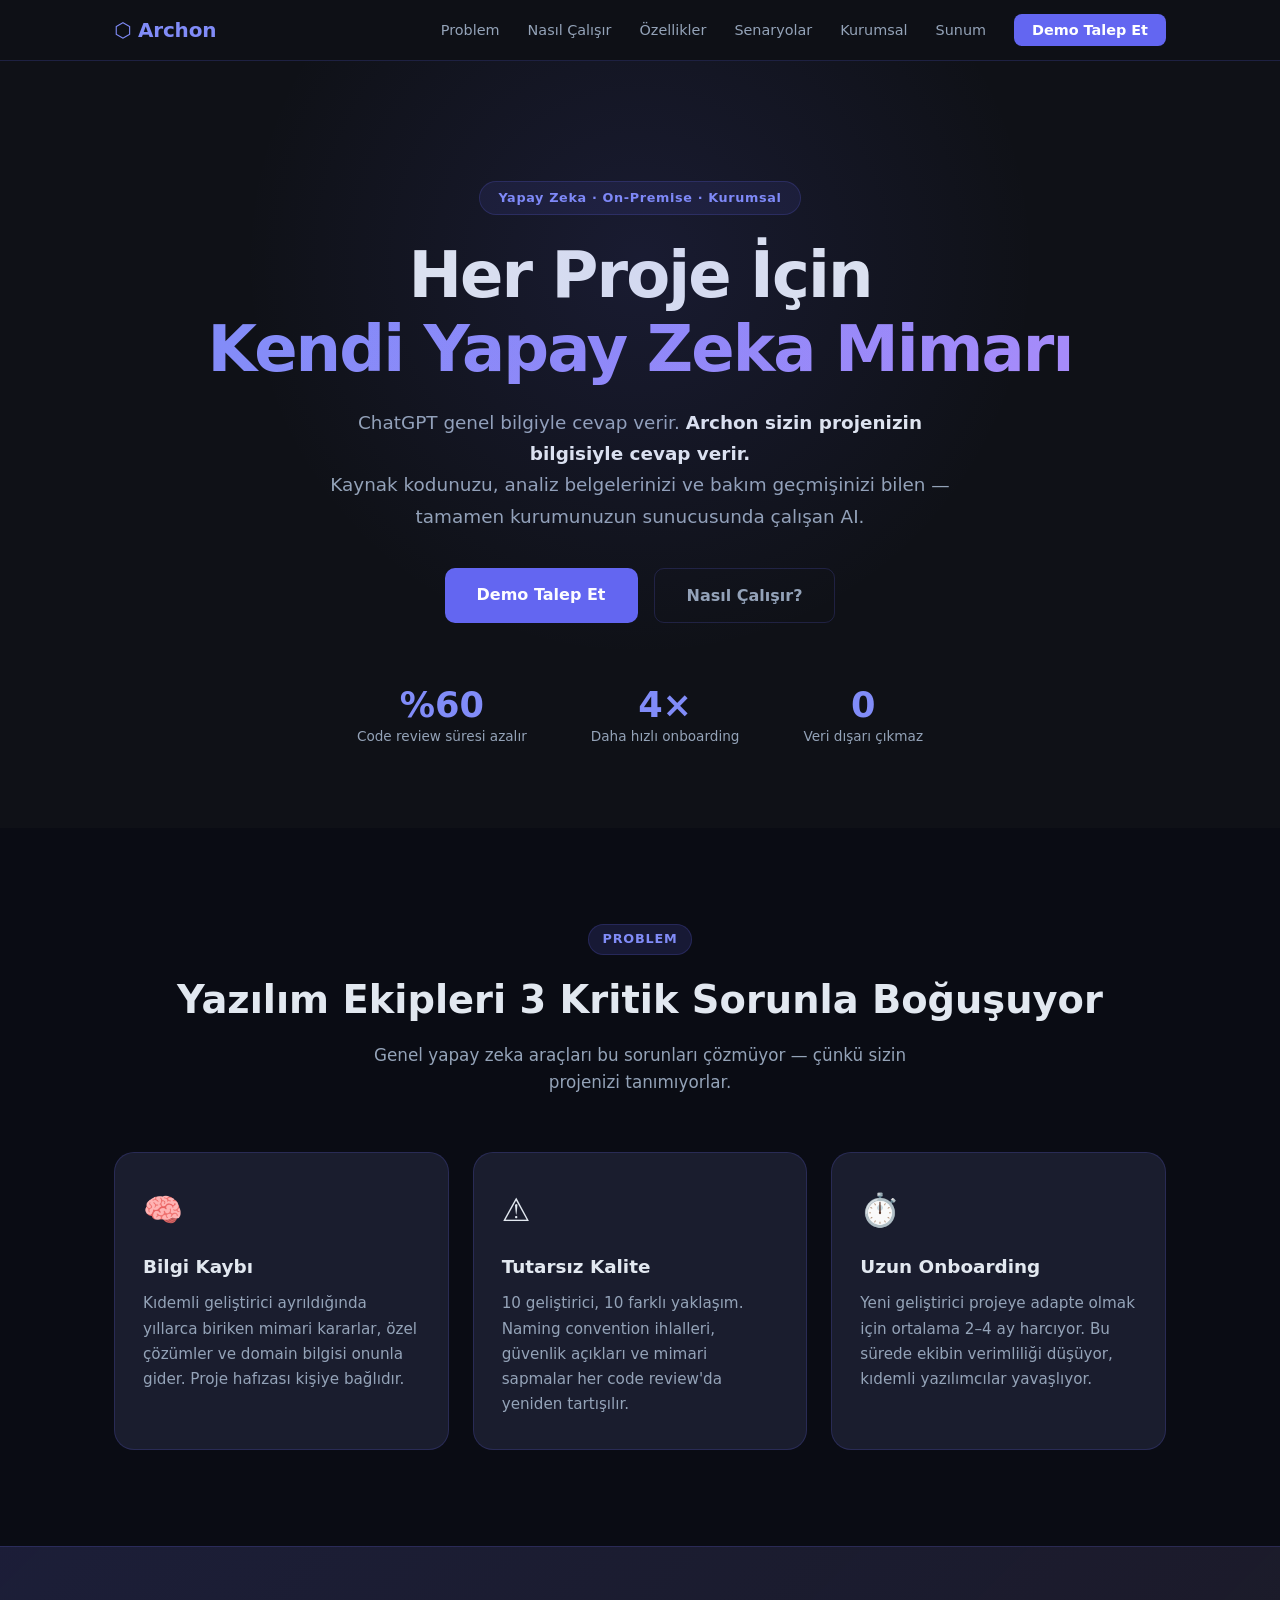
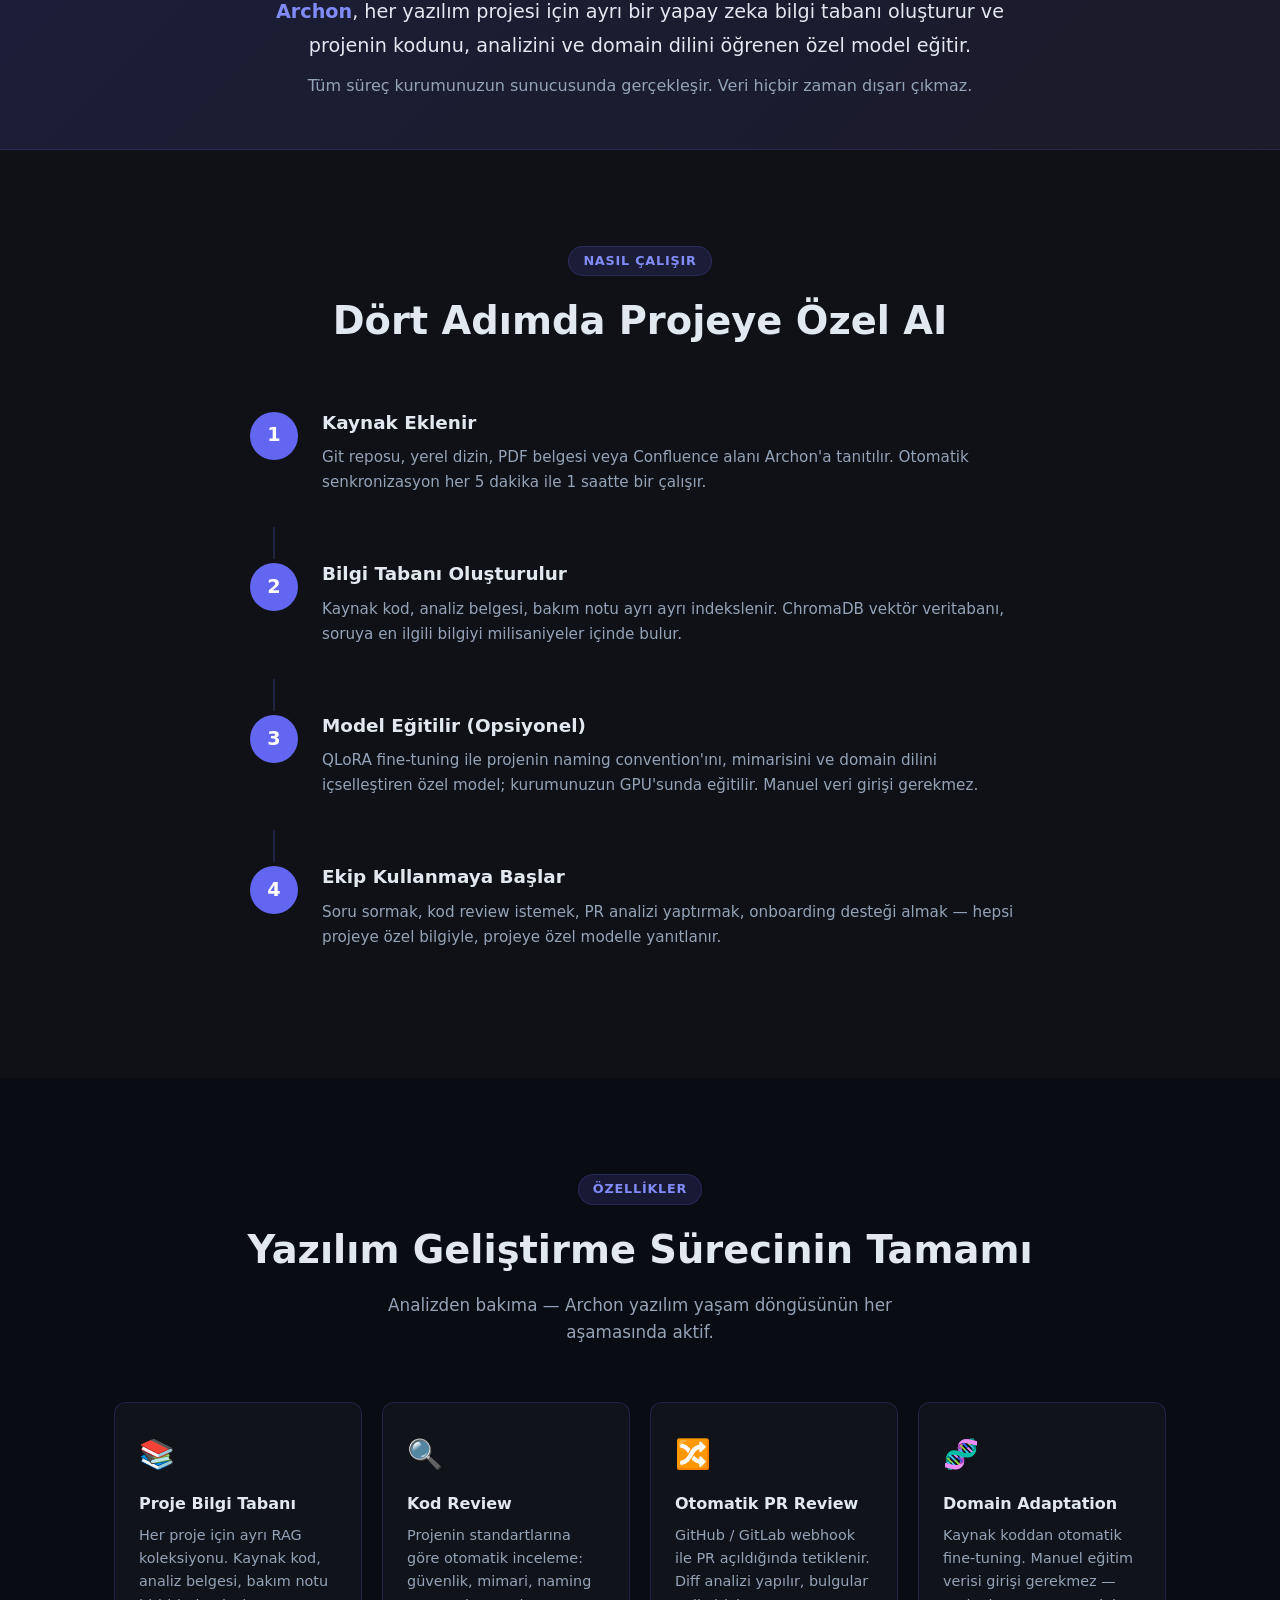
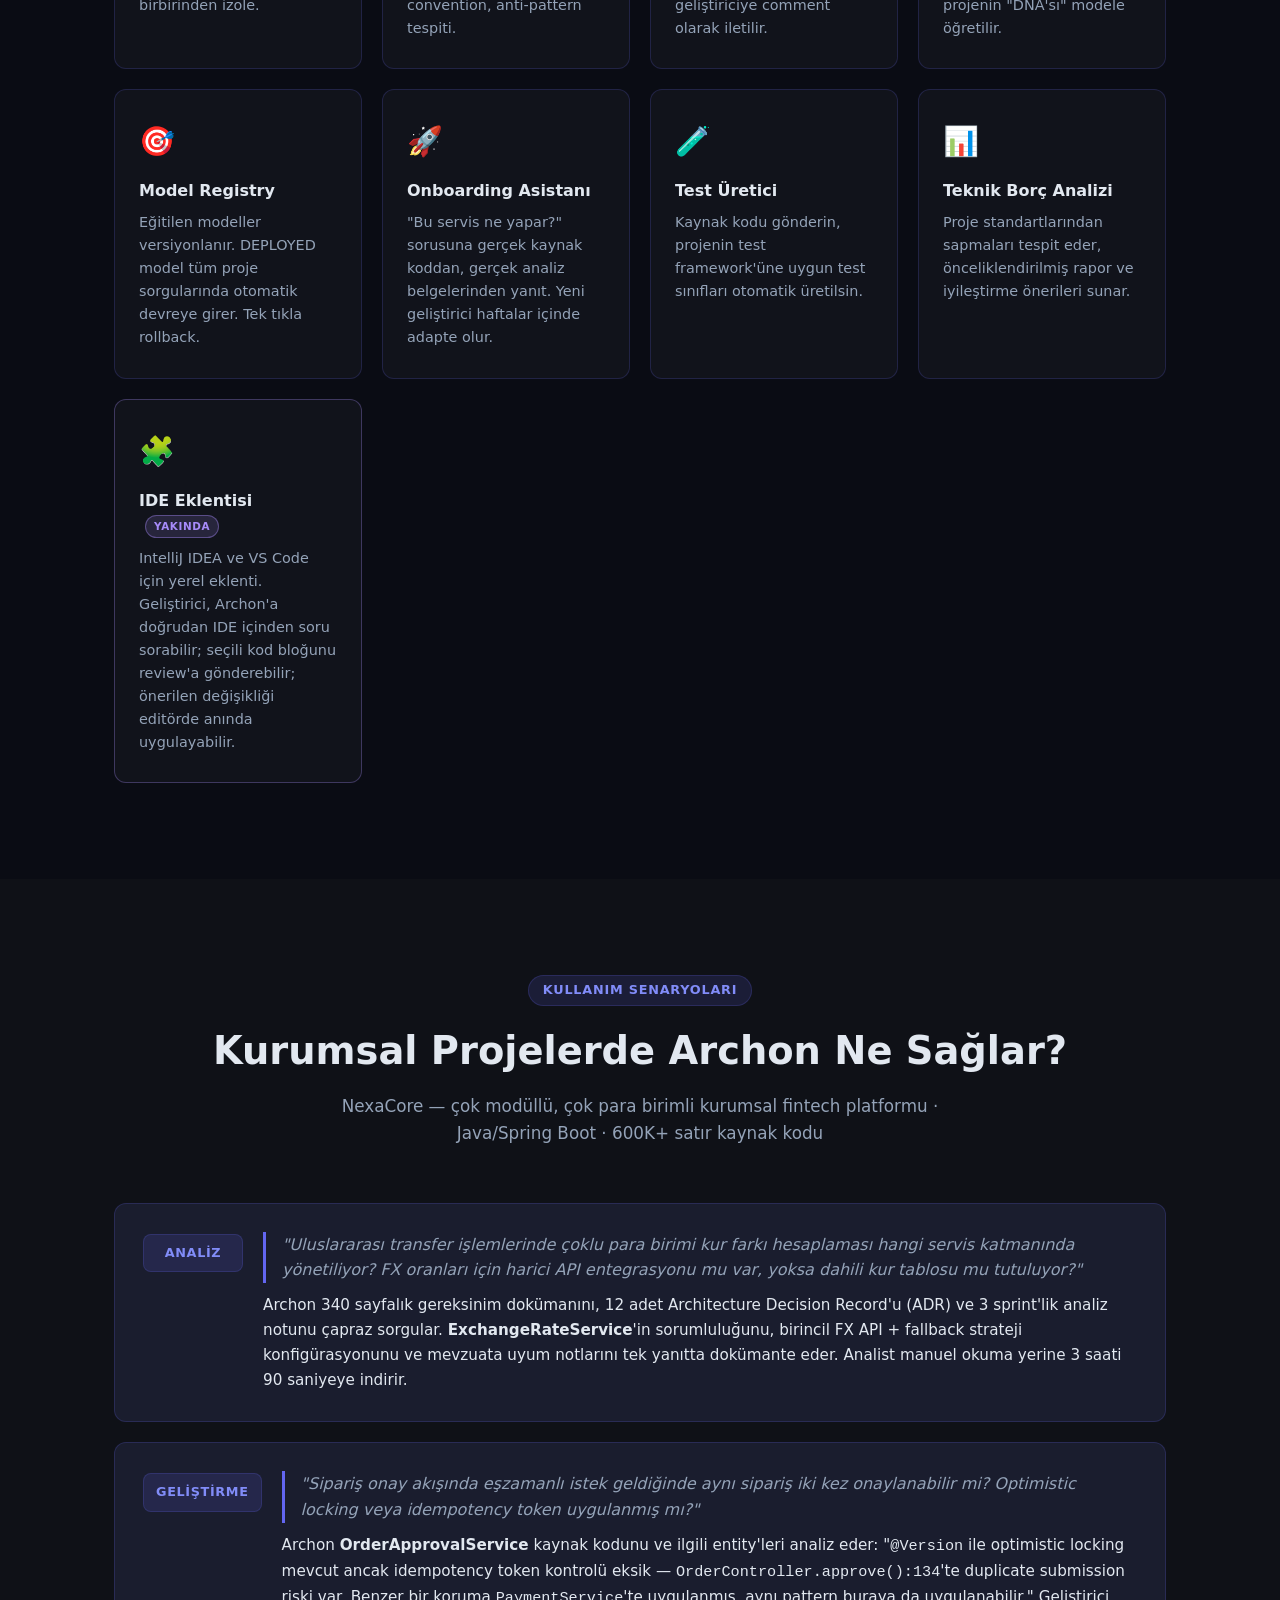
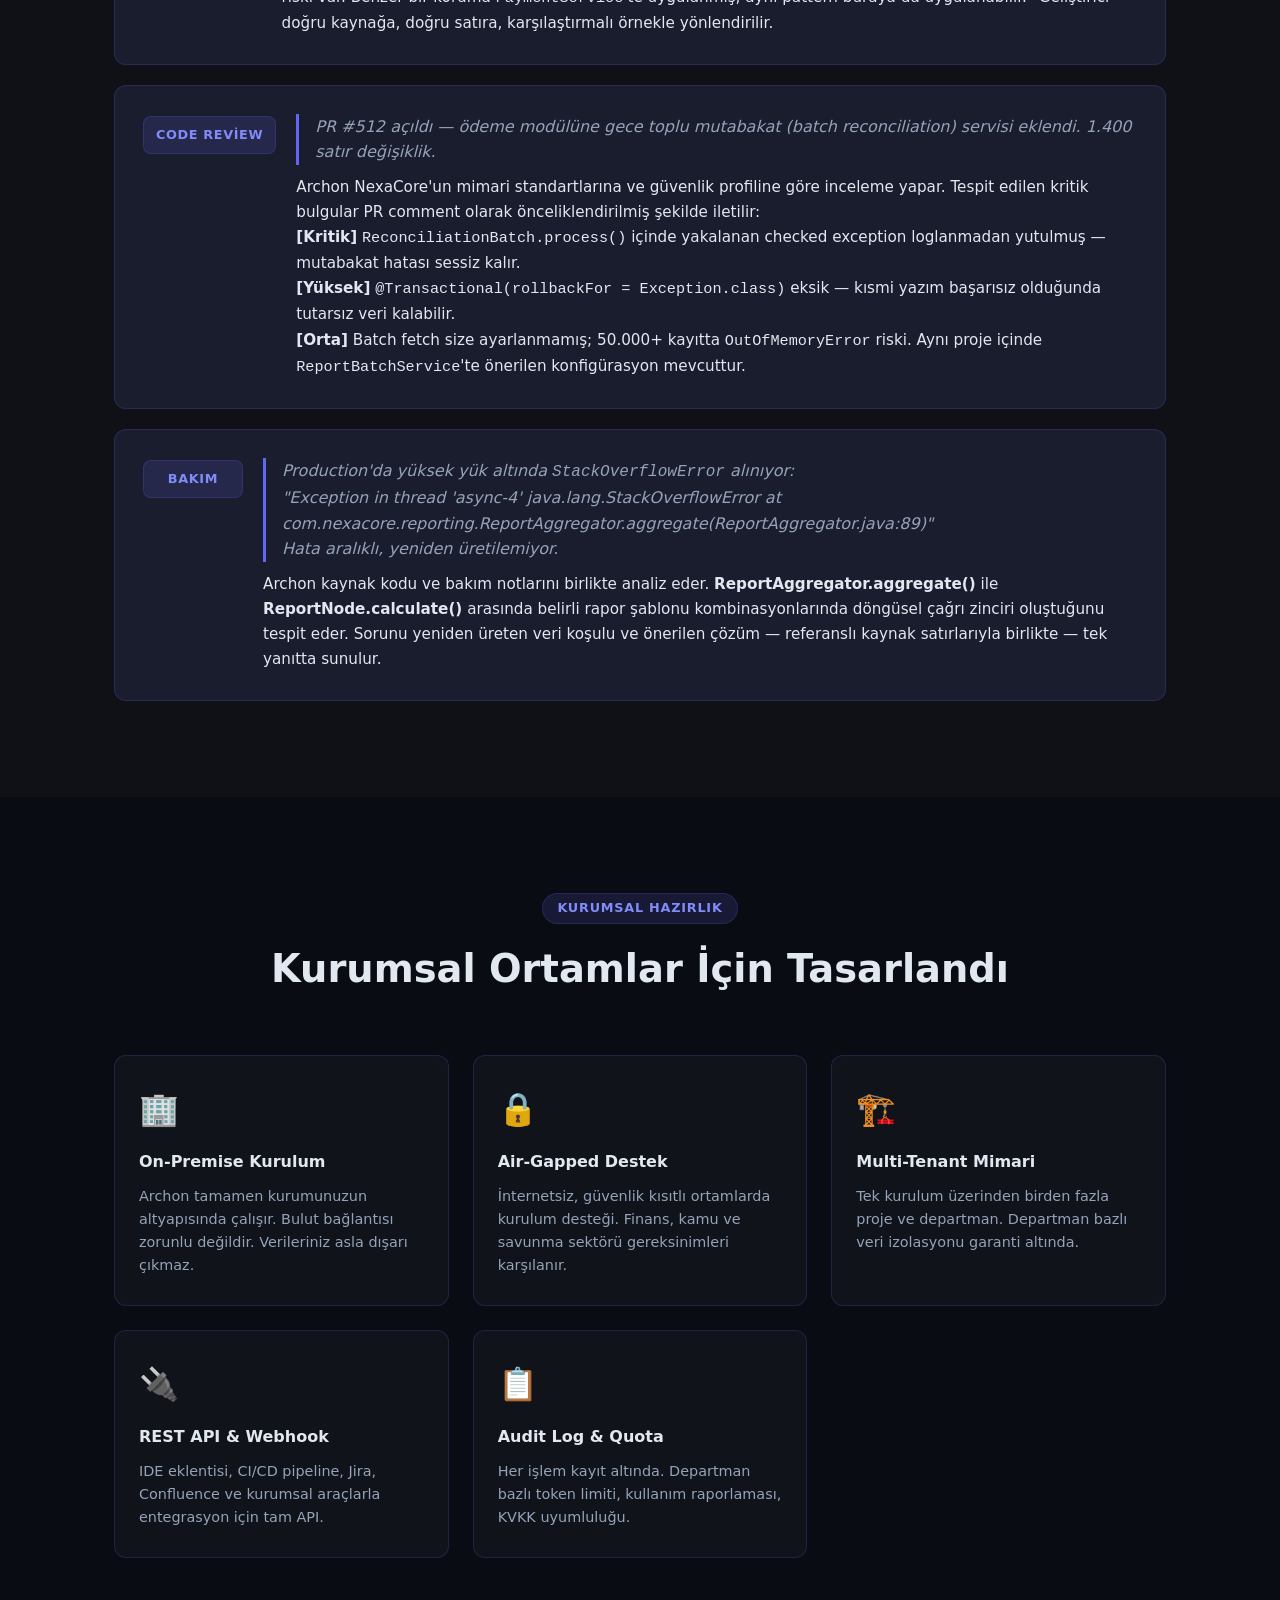
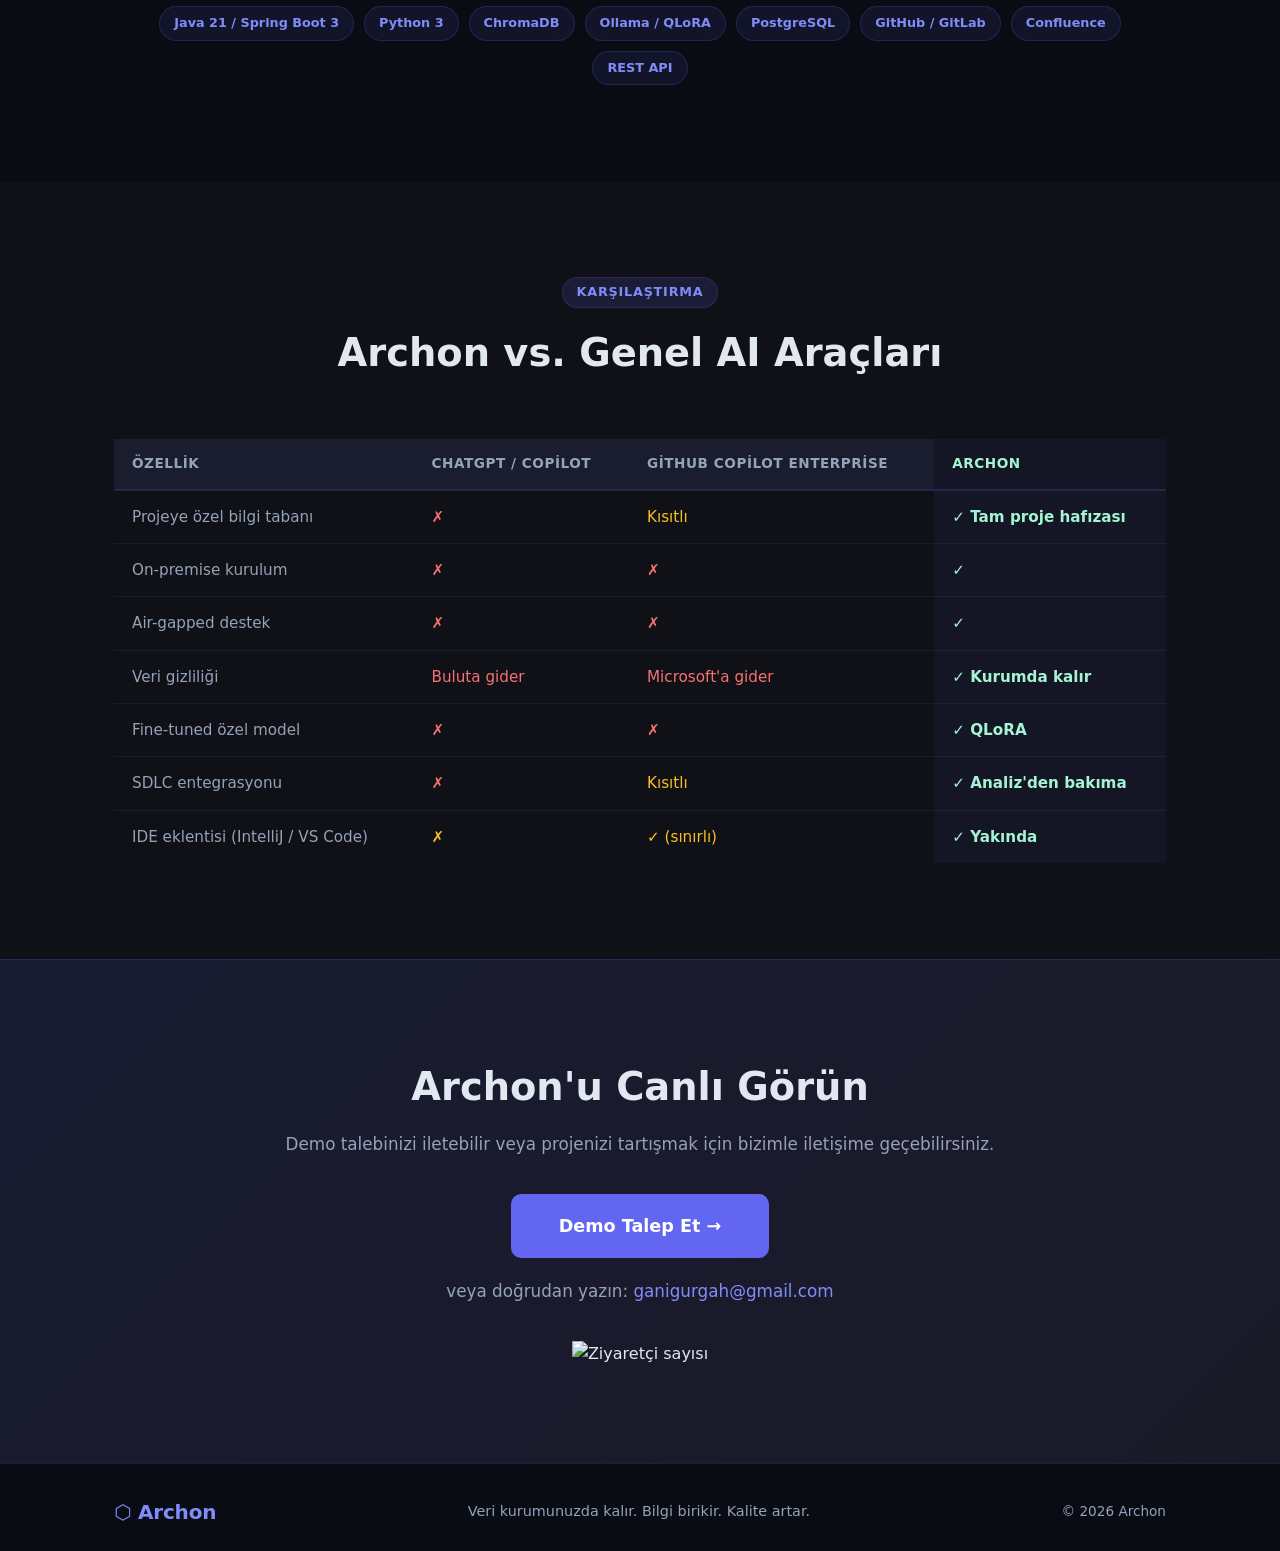
==== commit 4da6e395: "sunum hazırlandı. index sayfasına link olarka eklendi." ====
--- a/index.html
+++ b/index.html
@@ -20,6 +20,7 @@
         <li><a href="#ozellikler">Özellikler</a></li>
         <li><a href="#senaryolar">Senaryolar</a></li>
         <li><a href="#kurumsal">Kurumsal</a></li>
+        <li><a href="docs/pitch-deck.html" target="_blank">Sunum</a></li>
         <li><a href="#iletisim" class="btn-nav">Demo Talep Et</a></li>
       </ul>
     </div>
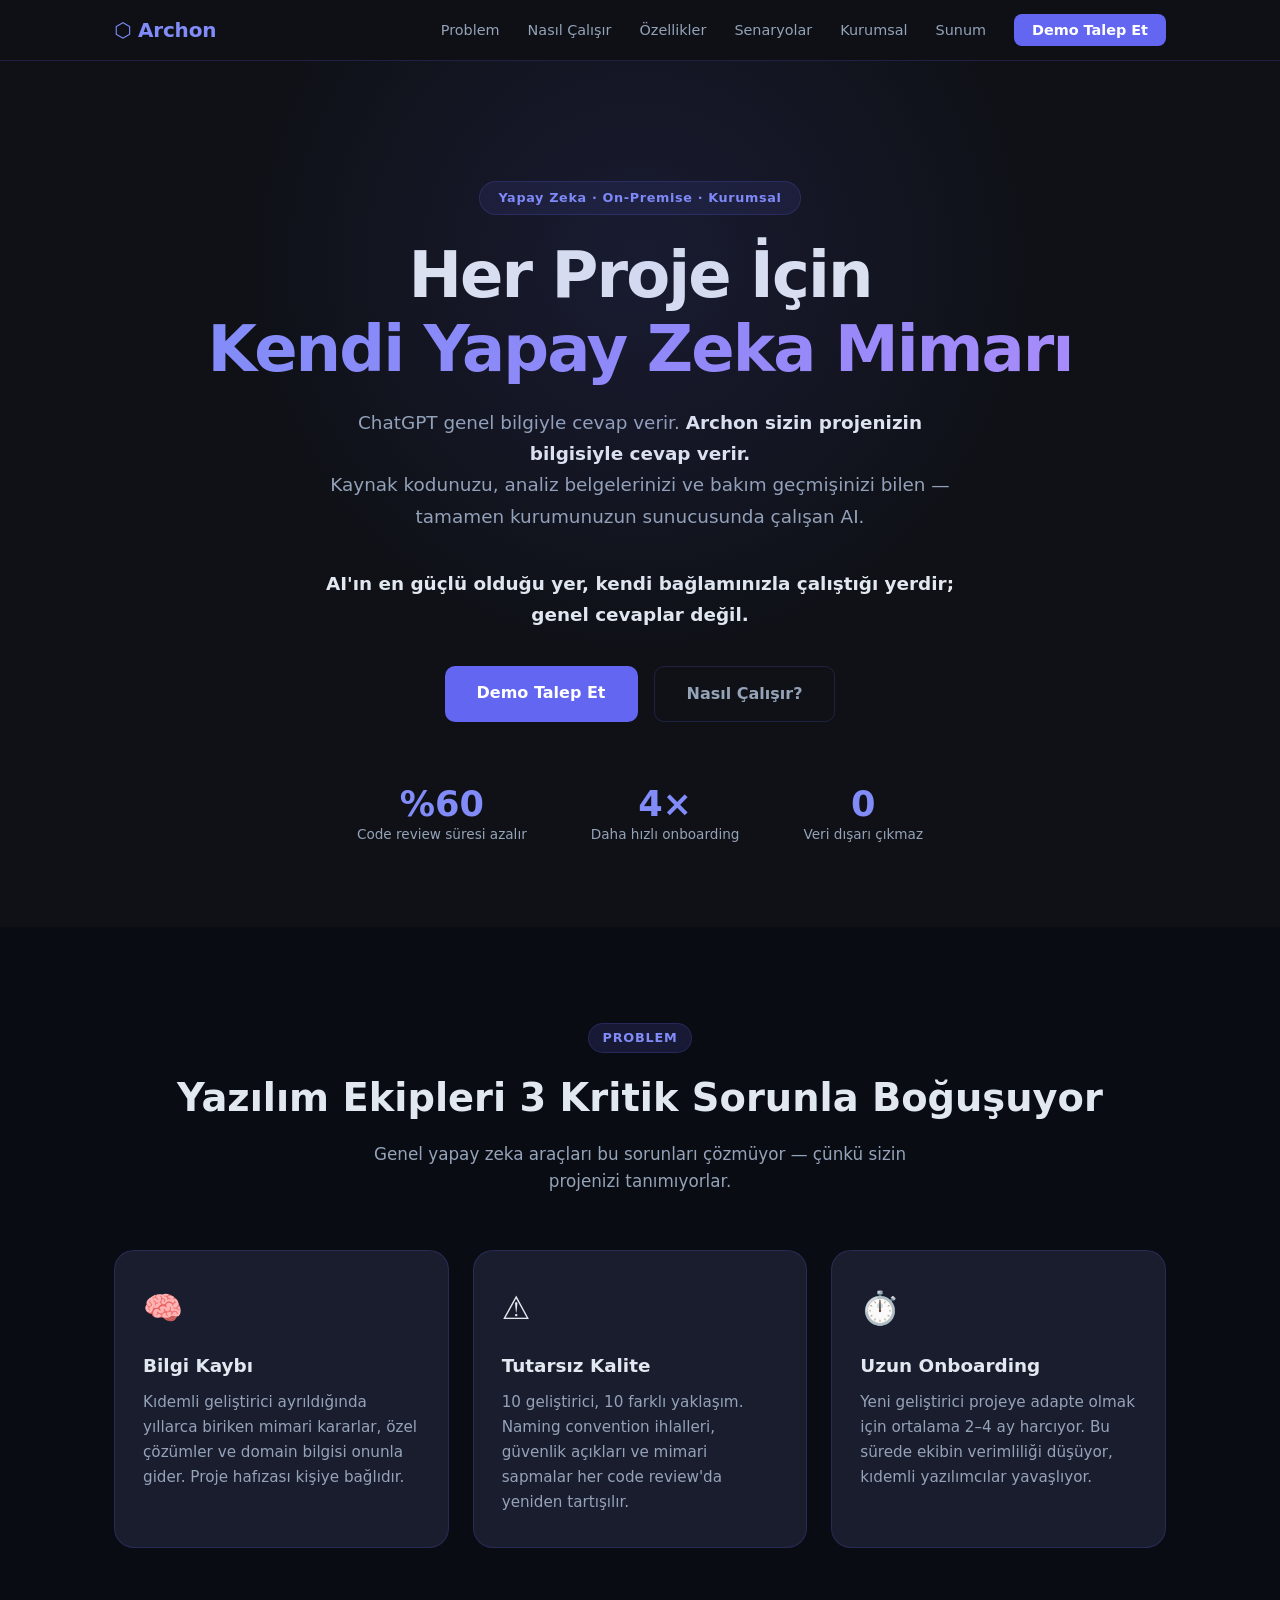
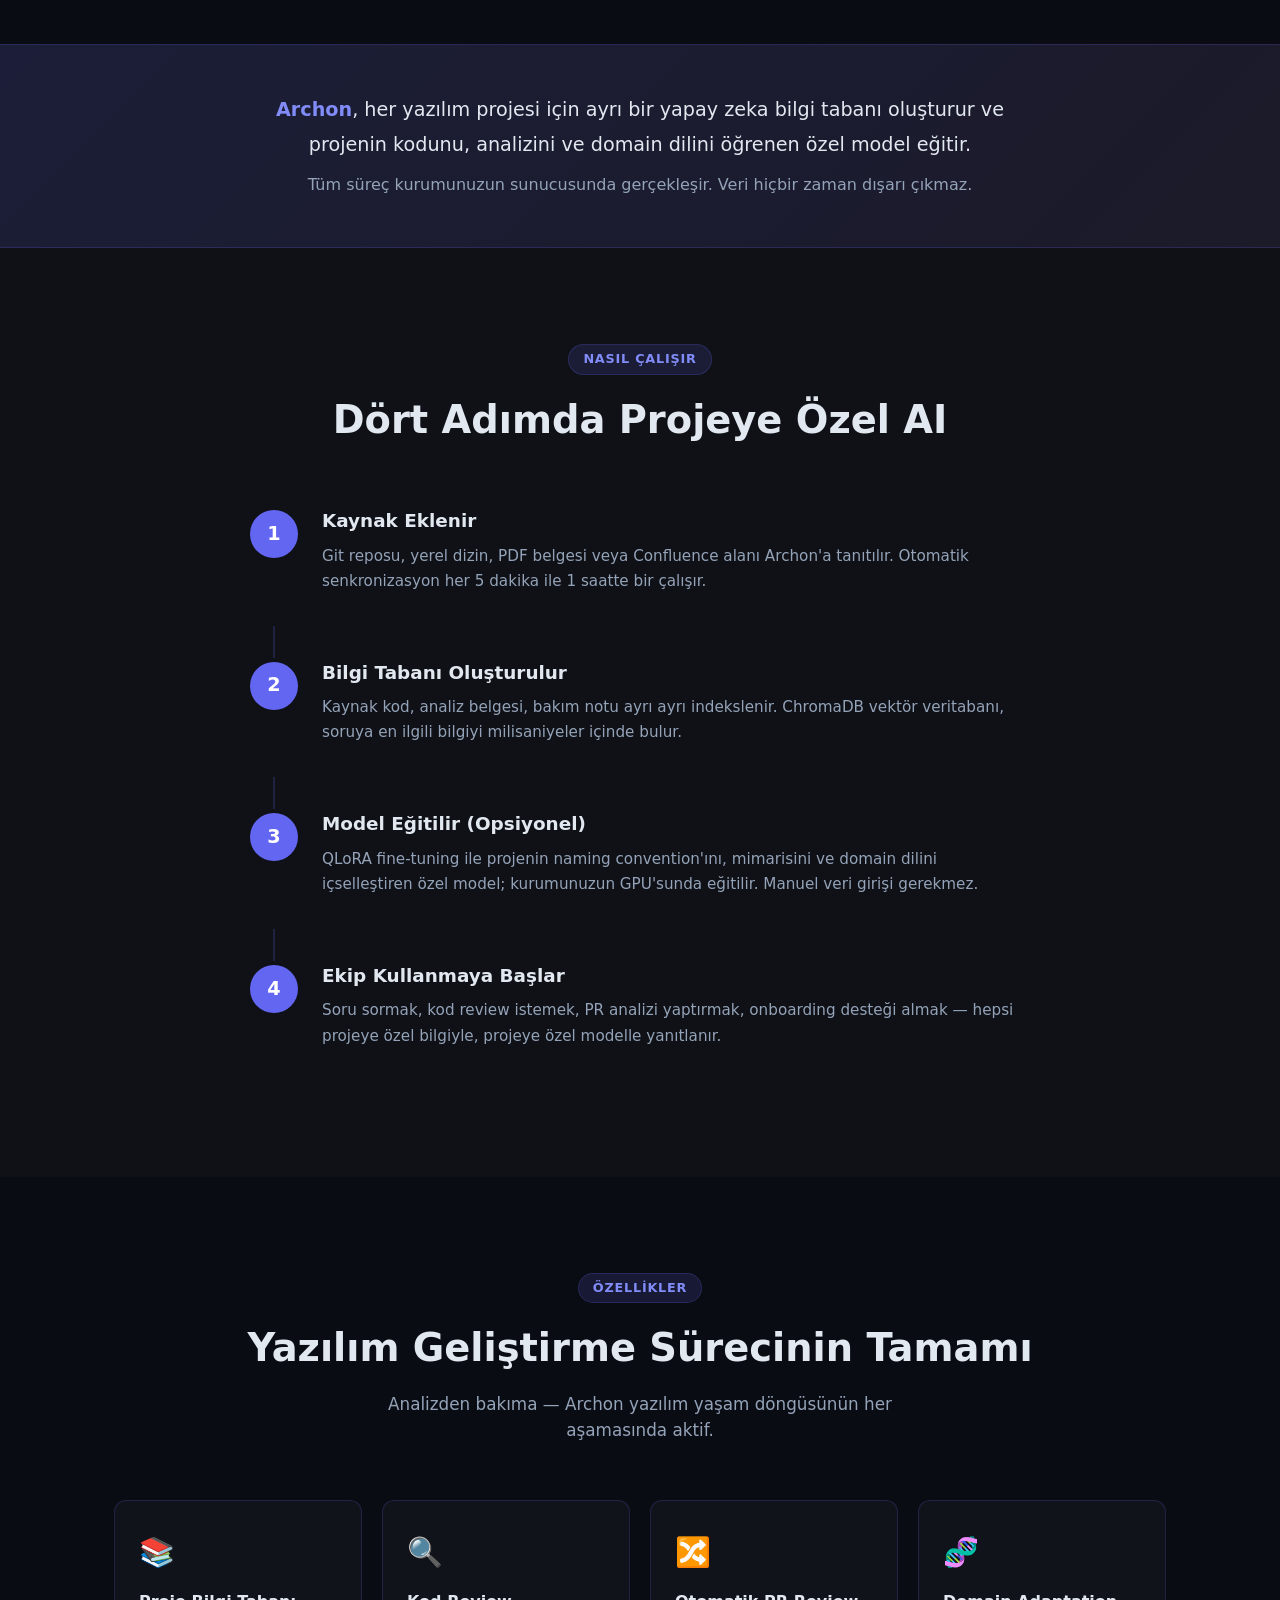
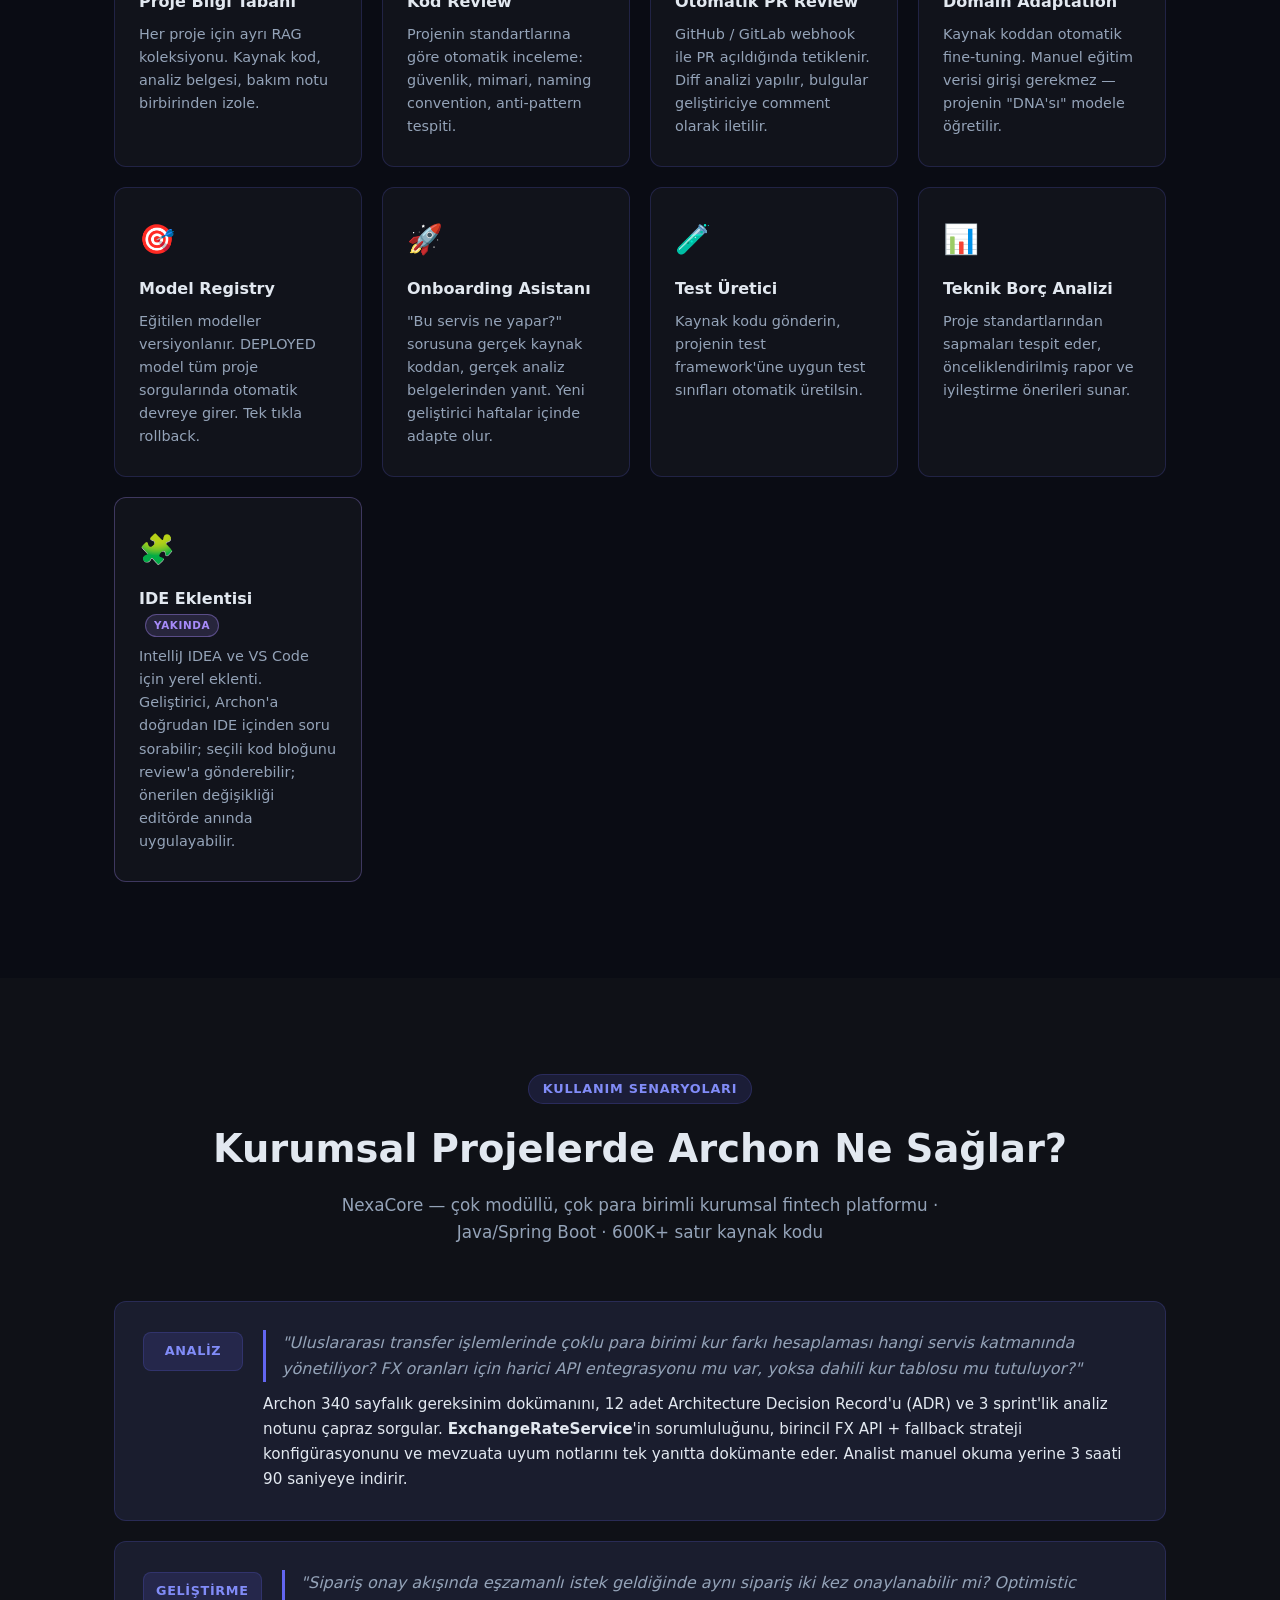
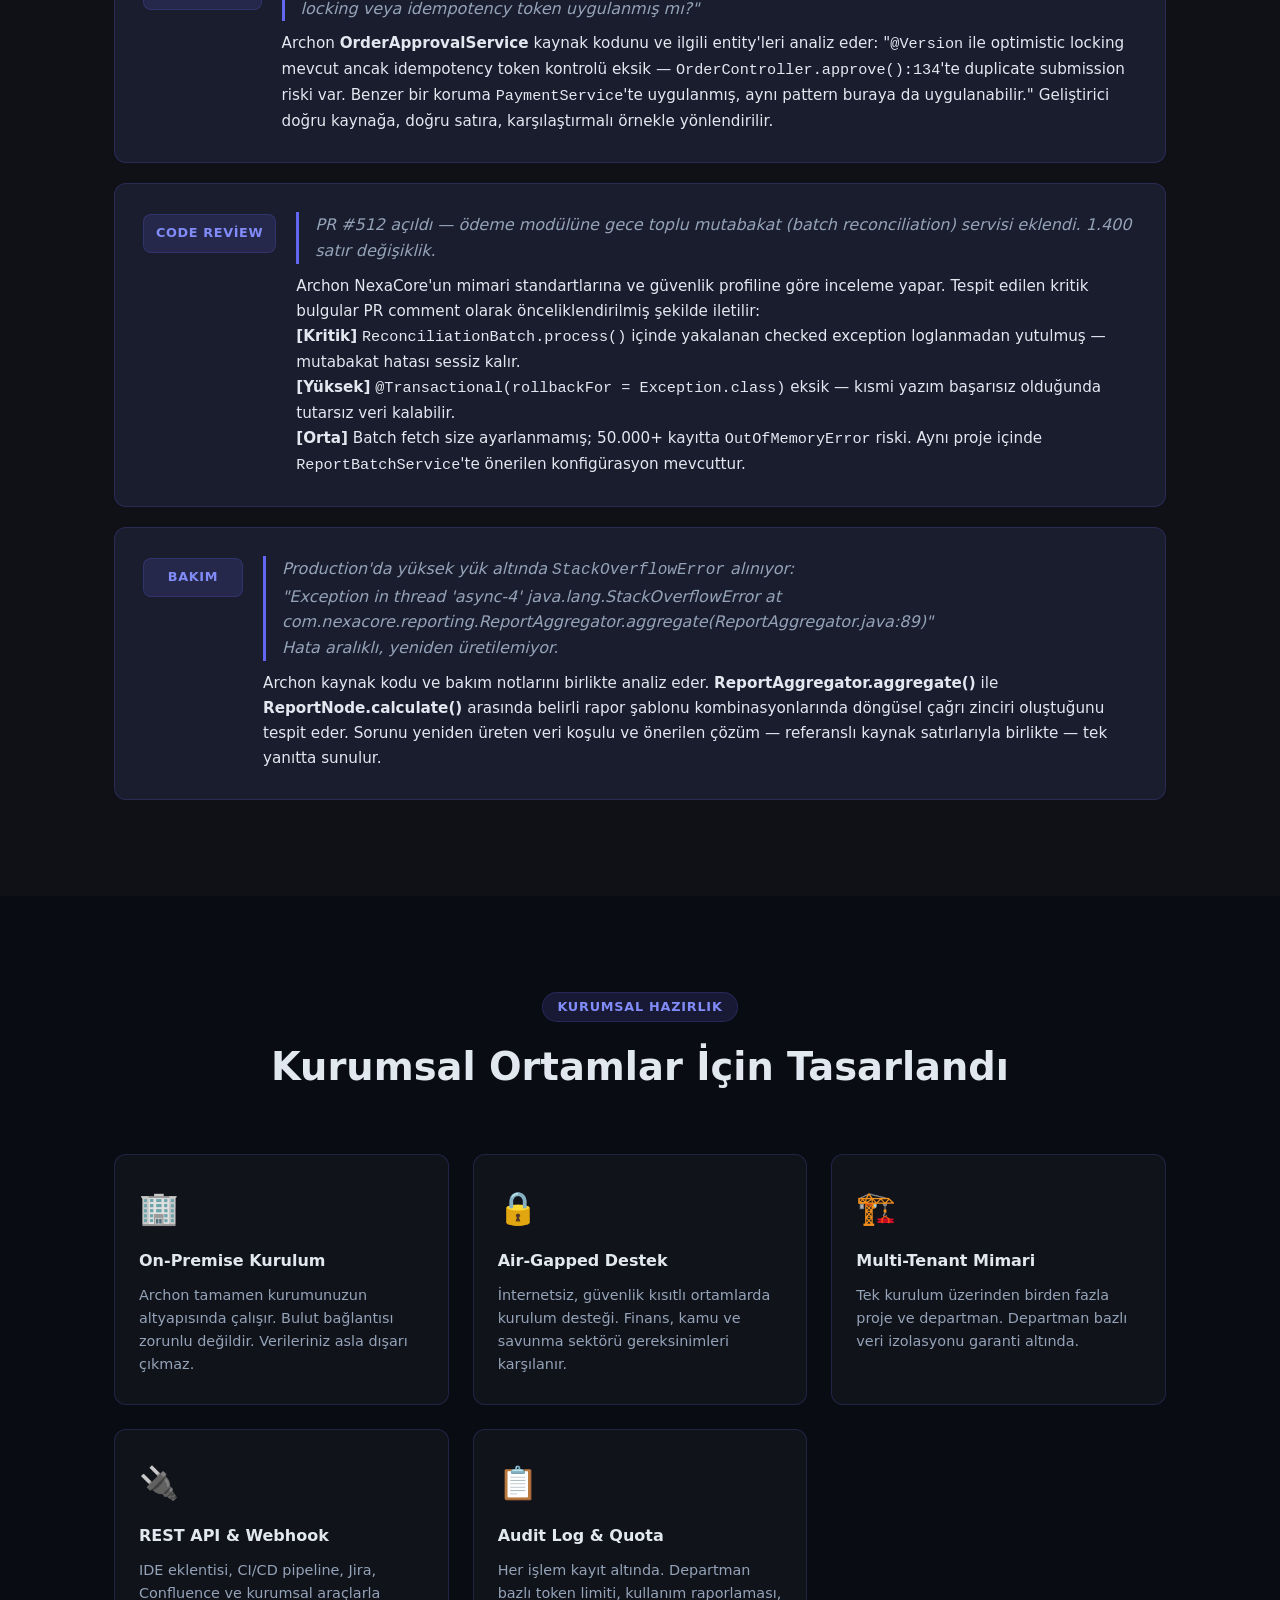
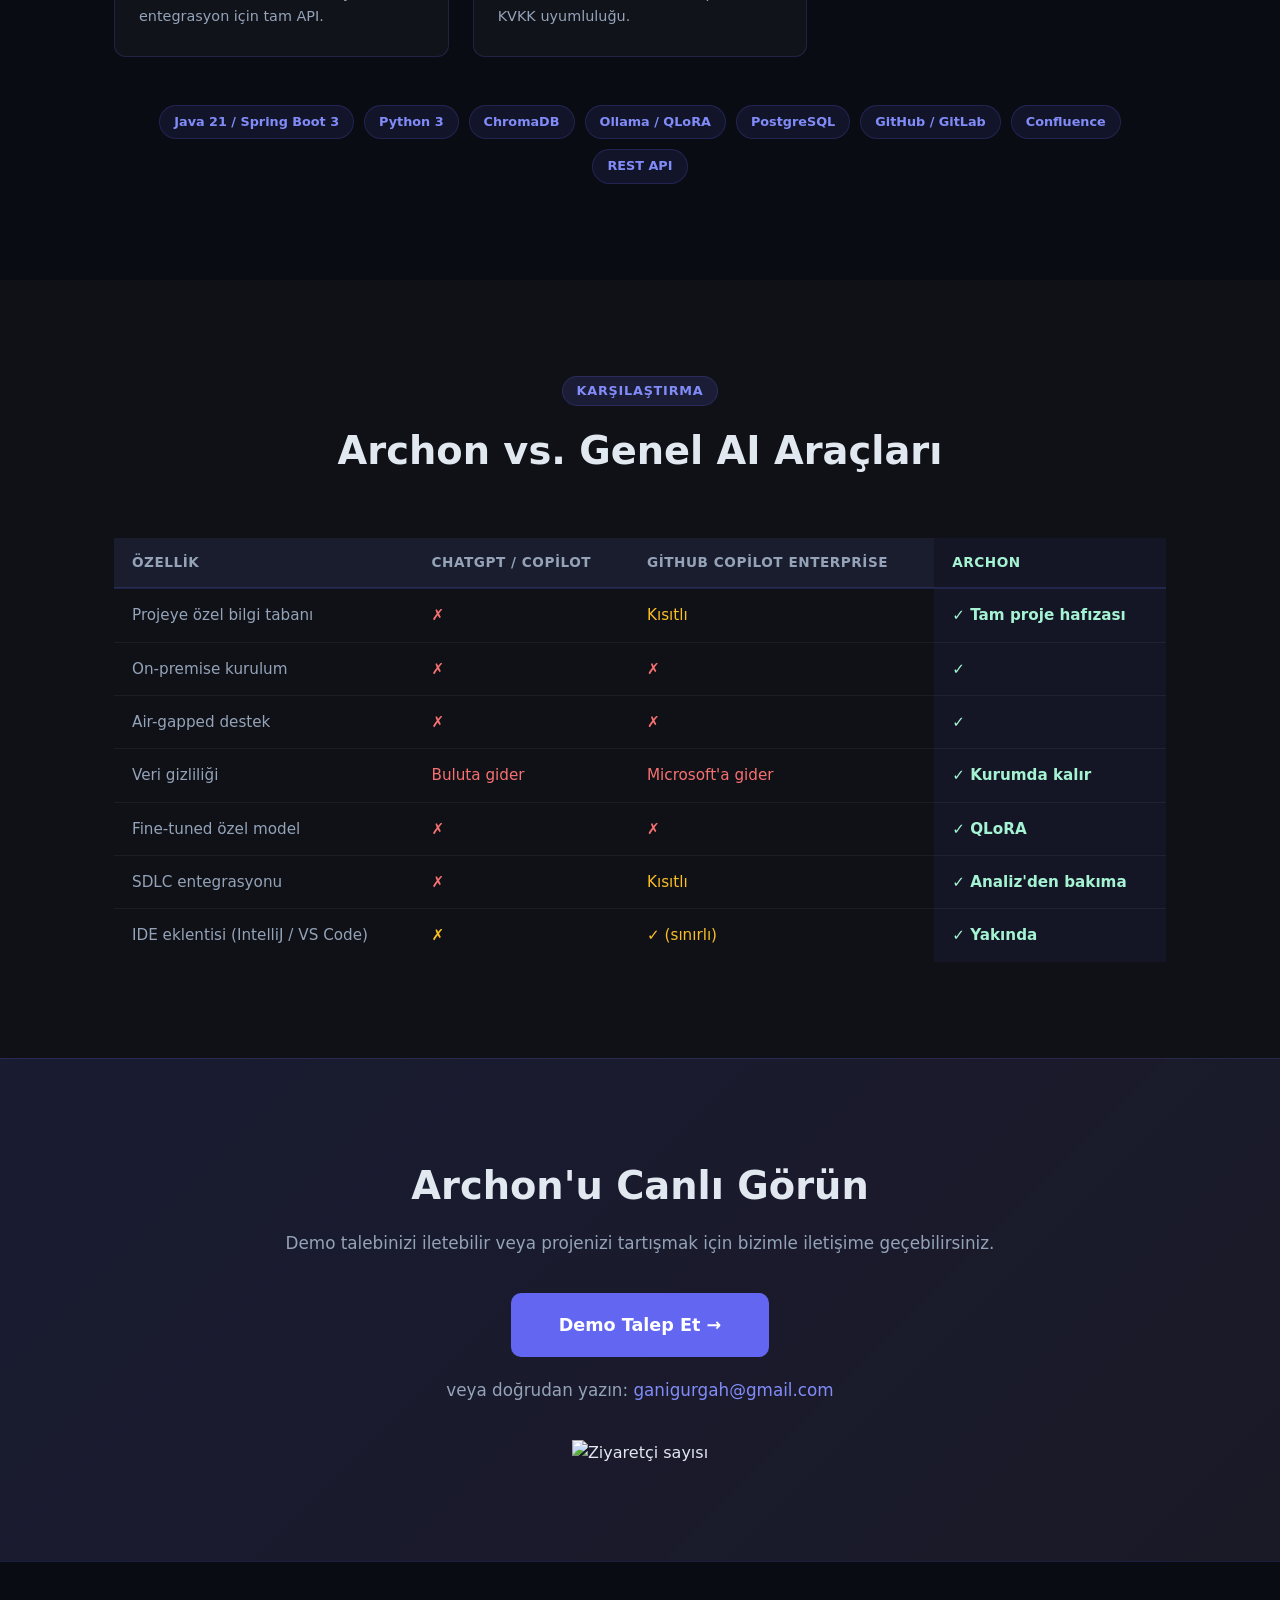
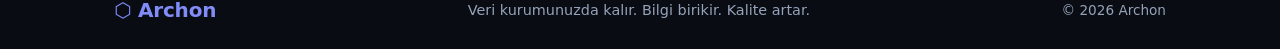
==== commit 2262dcea: "add contextual AI messaging and update pitch deck content" ====
--- a/index.html
+++ b/index.html
@@ -6,6 +6,9 @@
   <meta name="viewport" content="width=device-width, initial-scale=1.0" />
   <title>Archon — Her Proje İçin Kendi Yapay Zeka Mimarı</title>
   <link rel="stylesheet" href="style.css" />
+  <link rel="icon"
+    href="data:image/svg+xml,<svg xmlns=%22http://www.w3.org/2000/svg%22 viewBox=%220 0 100 100%22><rect width=%22100%22 height=%22100%22 rx=%2220%22 fill=%22%23c8f542%22/><text x=%2250%%22 y=%2250%%22 dominant-baseline=%22central%22 text-anchor=%22middle%22 font-family=%22Syne, sans-serif%22 font-weight=%22800%22 font-size=%2260%22 fill=%22%230a0a0f%22>⬡</text></svg>">
+
 </head>
 
 <body>
@@ -34,6 +37,9 @@
       <p class="hero-sub">
         ChatGPT genel bilgiyle cevap verir. <strong>Archon sizin projenizin bilgisiyle cevap verir.</strong><br />
         Kaynak kodunuzu, analiz belgelerinizi ve bakım geçmişinizi bilen — tamamen kurumunuzun sunucusunda çalışan AI.
+      </p>
+      <p class="hero-sub">
+        <strong>AI'ın en güçlü olduğu yer, kendi bağlamınızla çalıştığı yerdir; genel cevaplar değil.</strong>
       </p>
       <div class="hero-cta">
         <a href="#iletisim" class="btn-primary">Demo Talep Et</a>
